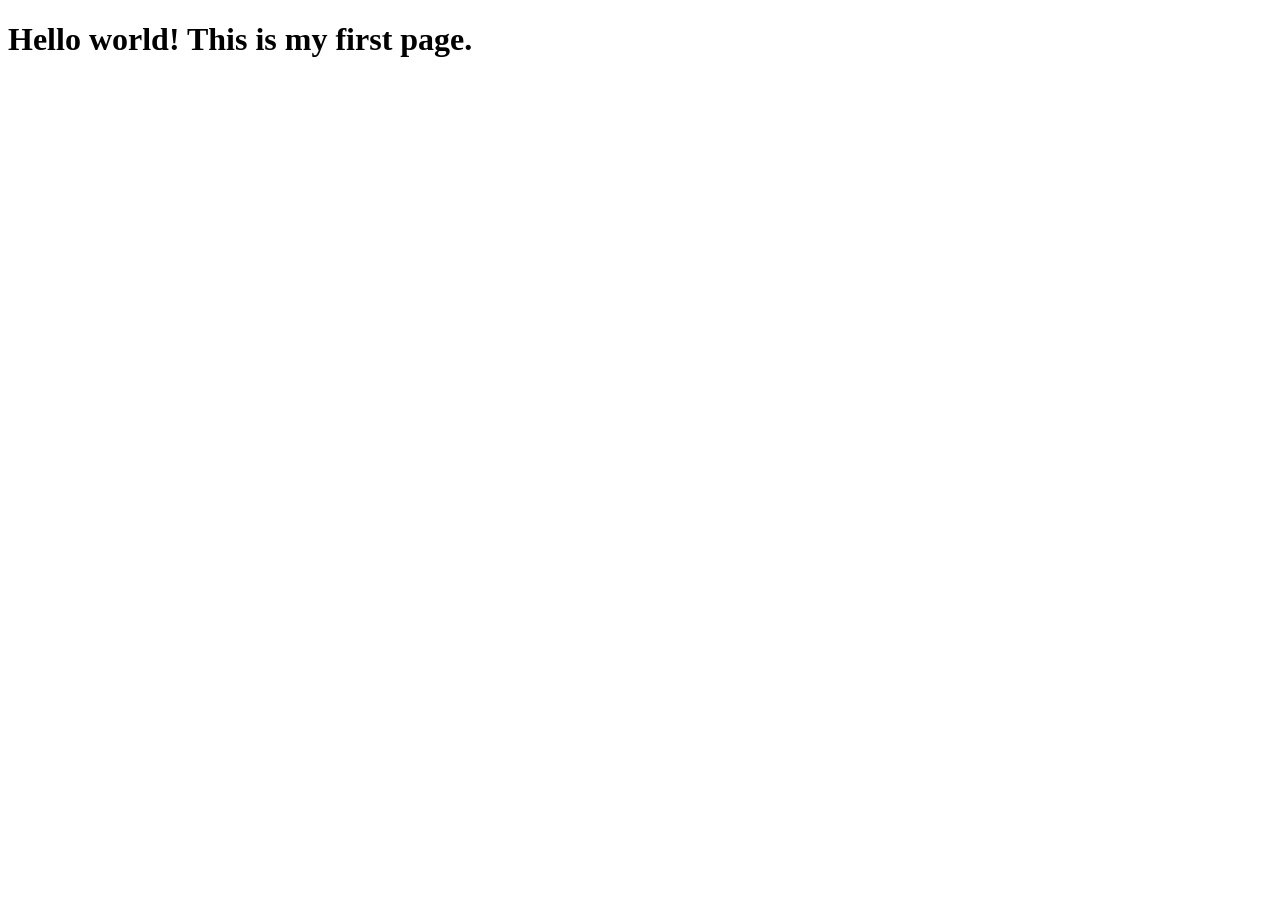
==== index.html @ 43335cff "first:commit add homapage" ====
<!doctype html>
<html lang="en">
  <head>
    <meta charset="UTF-8" />
    <meta name="viewport" content="width=device-width, initial-scale=1.0" />
    <title>My Fresh Site</title>
  </head>
  <body>
    <h1>Hello world! This is my first page.</h1>
  </body>
</html>
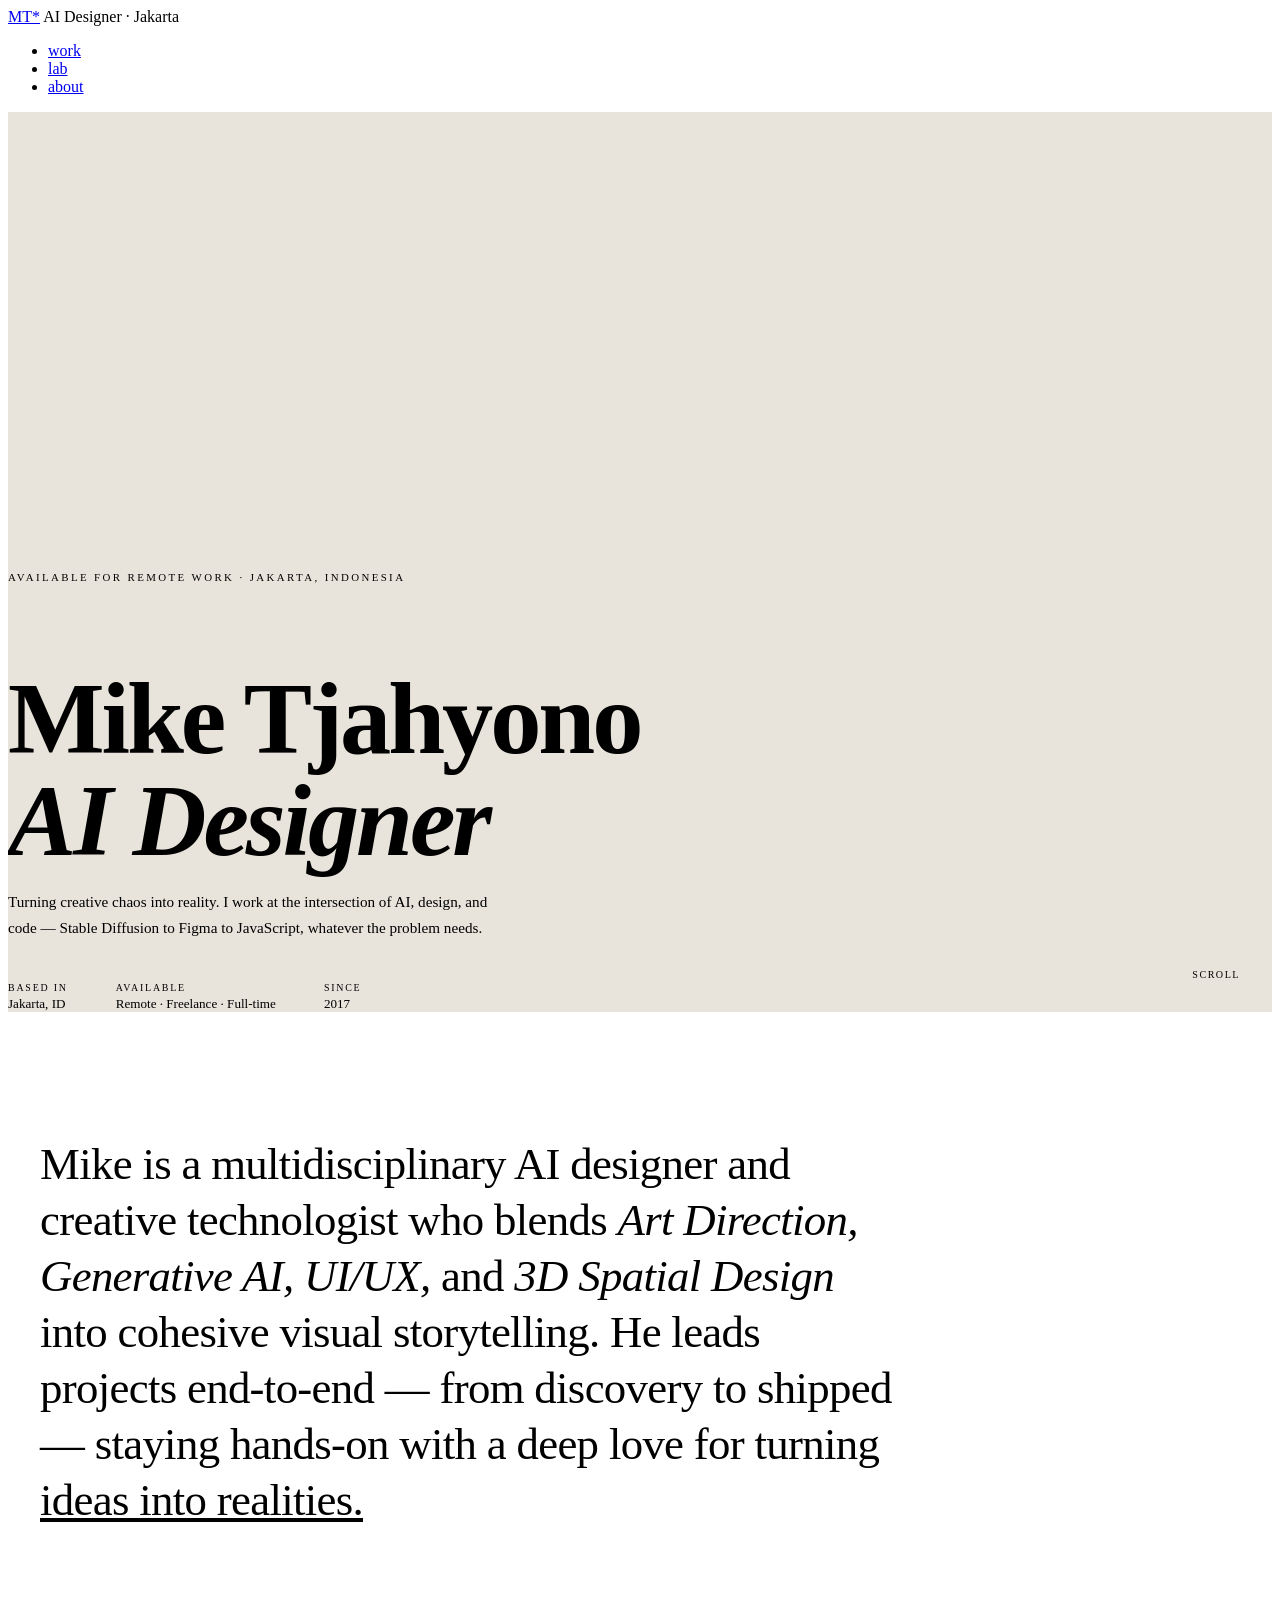
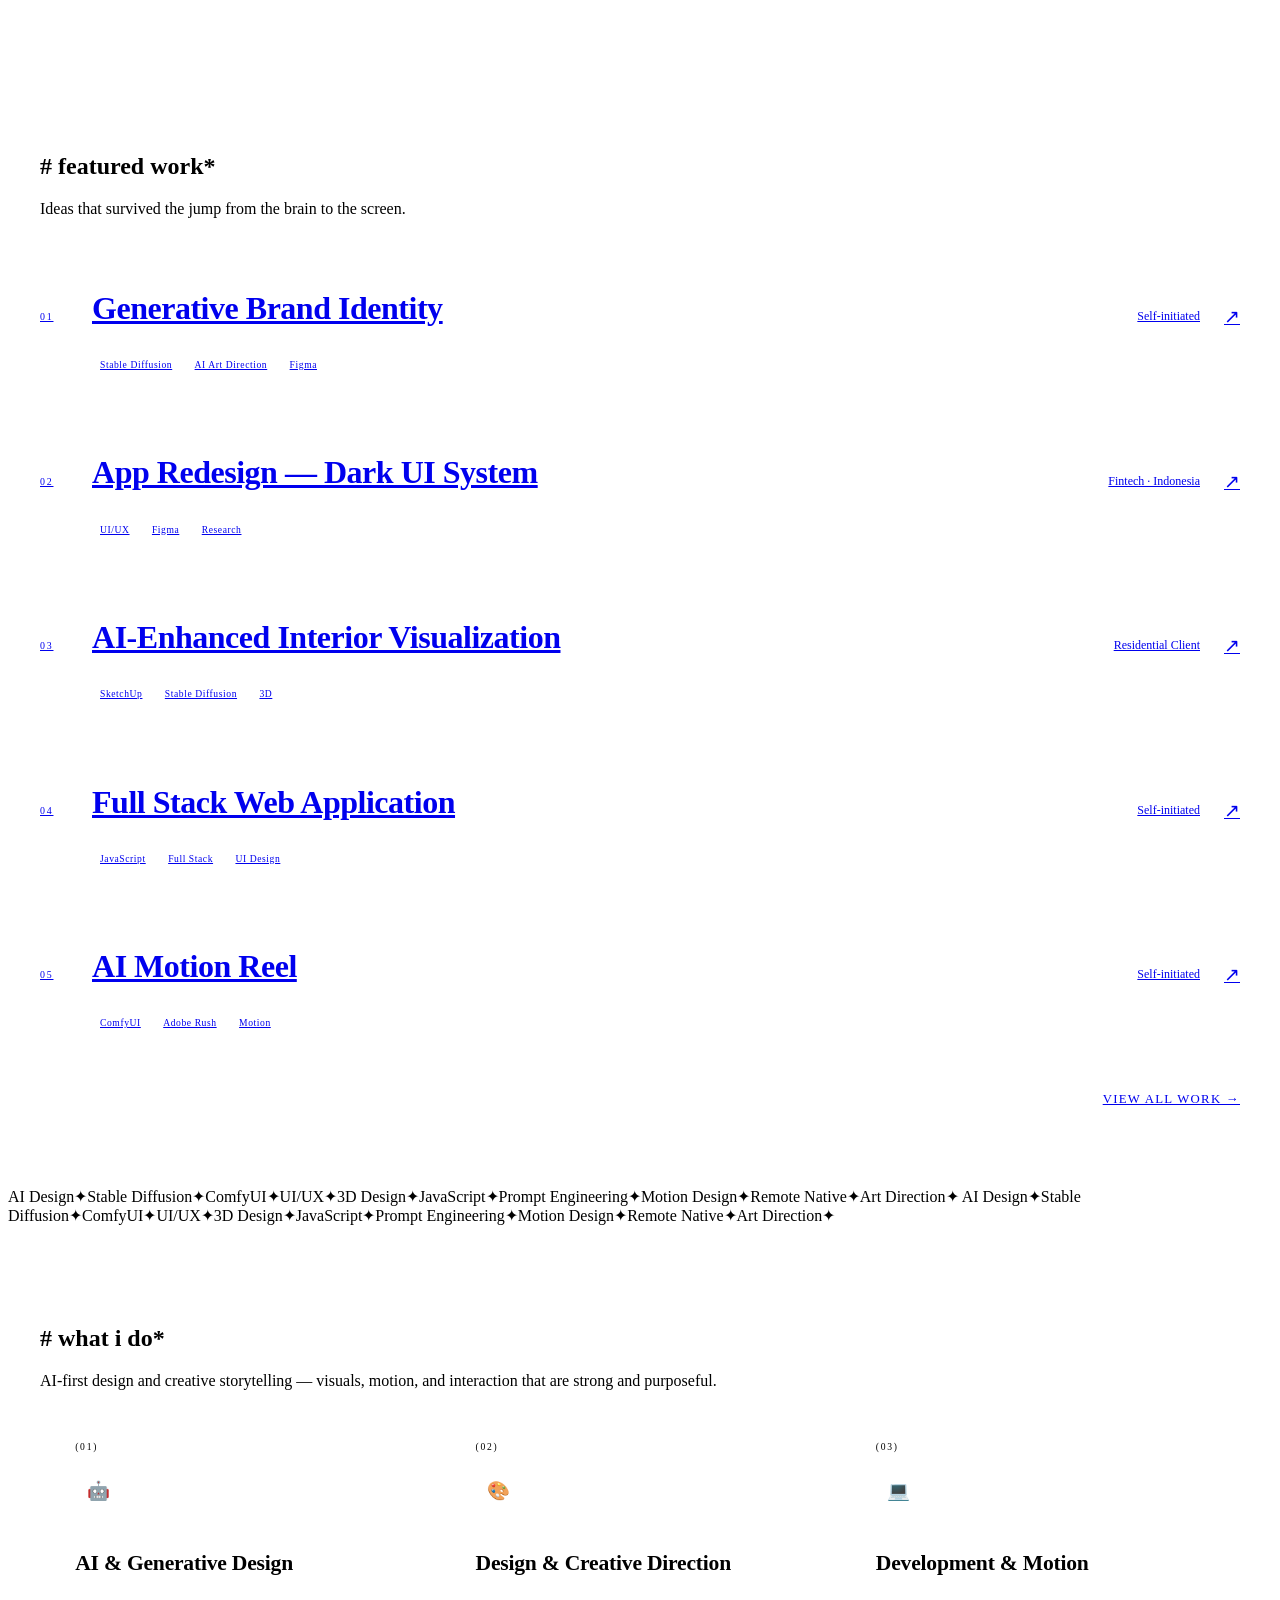
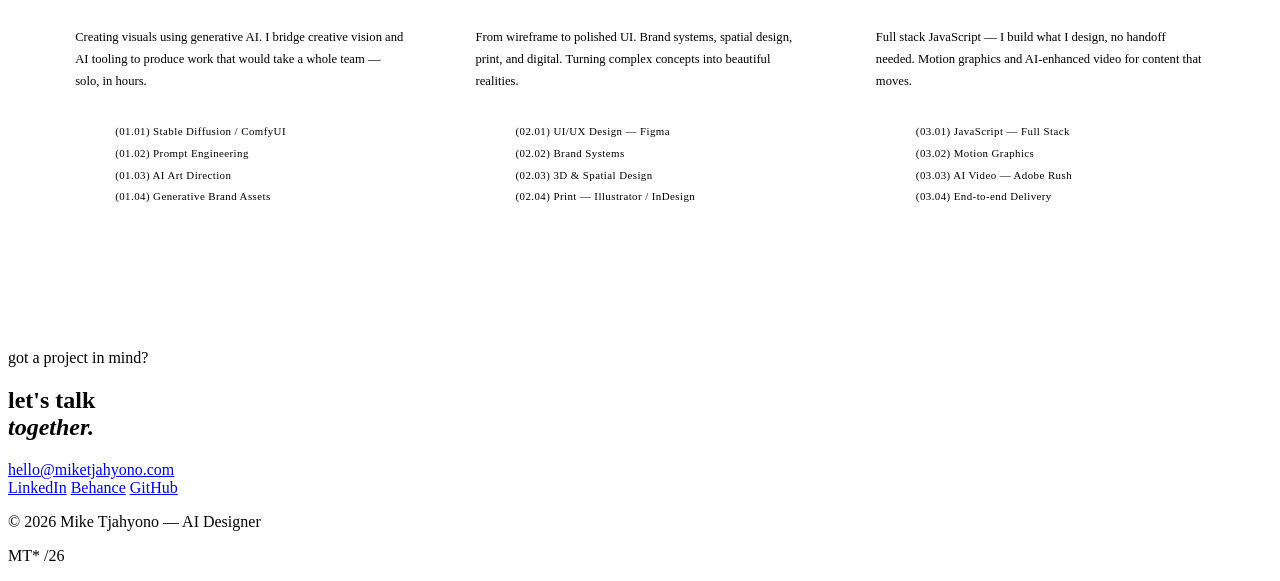
==== commit c7831fa3: "delete lab.html work.html" ====
--- a/index.html
+++ b/index.html
@@ -1,11 +1,369 @@
-<!doctype html>
+<!DOCTYPE html>
 <html lang="en">
-  <head>
-    <meta charset="UTF-8" />
-    <meta name="viewport" content="width=device-width, initial-scale=1.0" />
-    <title>My Fresh Site</title>
-  </head>
-  <body>
-    <h1>Hello world! This is my first page.</h1>
-  </body>
+<head>
+<meta charset="UTF-8">
+<meta name="viewport" content="width=device-width, initial-scale=1.0">
+<title>Mike Tjahyono — AI Designer</title>
+<link href="https://fonts.googleapis.com/css2?family=DM+Serif+Display:ital@0;1&family=DM+Sans:opsz,wght@9..40,300;9..40,400;9..40,500&display=swap" rel="stylesheet">
+<link rel="stylesheet" href="style.css">
+<style>
+/* ── HERO ──────────────────────────────────── */
+#hero{
+  position:relative;
+  height:100svh;
+  display:flex;flex-direction:column;
+  justify-content:flex-end;
+  padding:calc(var(--nav) + 1rem) 2rem 3rem;
+  overflow:hidden;
+}
+.hero-bg{
+  position:absolute;inset:0;
+  background:#e8e4dc;
+  overflow:hidden;
+}
+.hero-bg video{
+  width:100%;height:100%;
+  object-fit:cover;
+  opacity:.18;
+}
+/* Horizontal scroll images behind hero text */
+.hero-images{
+  position:absolute;inset:0;
+  display:flex;align-items:center;gap:1rem;
+  padding:0 2rem;
+  pointer-events:none;
+  animation:img-drift 20s ease-in-out infinite alternate;
+}
+.hero-images img{
+  height:55vh;width:auto;
+  object-fit:cover;
+  opacity:.12;
+  filter:grayscale(1);
+}
+@keyframes img-drift{from{transform:translateX(0)}to{transform:translateX(-8%)}}
+
+.hero-content{position:relative;z-index:1}
+.hero-tag{
+  font-size:.68rem;letter-spacing:.22em;
+  text-transform:uppercase;color:var(--fg-mid);
+  margin-bottom:1rem;
+  opacity:0;animation:up .7s ease forwards .3s;
+}
+.hero-h1{
+  font-family:var(--serif);
+  font-size:clamp(3rem,8vw,8.5rem);
+  line-height:1;letter-spacing:-.03em;
+  margin-bottom:1rem;
+  opacity:0;animation:up .8s ease forwards .5s;
+}
+.hero-h1 em{font-style:italic;color:var(--fg-mid)}
+.hero-sub{
+  max-width:480px;font-size:.95rem;
+  color:var(--fg-mid);line-height:1.75;
+  opacity:0;animation:up .7s ease forwards .7s;
+}
+.hero-meta{
+  display:flex;gap:3rem;margin-top:2.5rem;flex-wrap:wrap;
+  opacity:0;animation:up .7s ease forwards .9s;
+}
+.meta-item{display:flex;flex-direction:column;gap:.2rem}
+.meta-l{font-size:.62rem;letter-spacing:.18em;text-transform:uppercase;color:var(--fg-dim)}
+.meta-v{font-size:.82rem;color:var(--fg)}
+.scroll-cue{
+  position:absolute;bottom:2rem;right:2rem;z-index:1;
+  display:flex;align-items:center;gap:.6rem;
+  font-size:.63rem;letter-spacing:.15em;text-transform:uppercase;color:var(--fg-dim);
+  opacity:0;animation:up .7s ease forwards 1.1s;
+}
+.scroll-cue::before{content:'';display:block;width:28px;height:1px;background:var(--fg-dim)}
+
+/* ── ABOUT TEXT ───────────────────────────── */
+#about-text{padding:5rem 2rem;border-top:1px solid var(--border)}
+.about-big{
+  font-family:var(--serif);
+  font-size:clamp(1.6rem,3.5vw,2.9rem);
+  line-height:1.25;letter-spacing:-.015em;
+  max-width:860px;
+}
+.about-big em{font-style:italic;color:var(--fg-mid)}
+.about-big a{
+  color:inherit;
+  border-bottom:1px solid var(--fg);
+  padding-bottom:.05em;
+  transition:color .2s,border-color .2s;
+}
+.about-big a:hover{color:var(--red);border-color:var(--red)}
+
+/* ── FEATURED WORK ────────────────────────── */
+#featured{padding:5rem 2rem}
+.work-rows{display:flex;flex-direction:column}
+.work-row{
+  display:grid;
+  grid-template-columns:auto 1fr auto auto;
+  align-items:center;
+  gap:1.5rem;
+  padding:1.6rem 0;
+  border-bottom:1px solid var(--border);
+  cursor:none;
+  transition:padding-left .3s var(--ease),background .25s;
+  position:relative;overflow:hidden;
+}
+.work-row::before{
+  content:'';position:absolute;inset:0;
+  background:var(--fg);opacity:0;
+  transition:opacity .3s;
+}
+.work-row:hover::before{opacity:.03}
+.work-row:hover{padding-left:1rem}
+.work-num{font-size:.62rem;letter-spacing:.18em;color:var(--fg-dim);min-width:28px}
+.work-title{
+  font-family:var(--serif);
+  font-size:clamp(1.2rem,2.5vw,2rem);
+  letter-spacing:-.015em;line-height:1;
+  transition:color .2s;
+}
+.work-row:hover .work-title{color:var(--red)}
+.work-tags-row{display:flex;gap:.4rem;flex-wrap:wrap}
+.wtag{
+  font-size:.6rem;letter-spacing:.06em;
+  padding:.2rem .5rem;
+  border:1px solid var(--border);
+  color:var(--fg-mid);
+}
+.work-client{font-size:.75rem;color:var(--fg-mid);white-space:nowrap}
+.work-arrow{
+  font-size:1.2rem;color:var(--fg-dim);
+  transition:color .2s,transform .2s;
+}
+.work-row:hover .work-arrow{color:var(--red);transform:translate(4px,-4px)}
+
+/* ── SERVICES ─────────────────────────────── */
+#services{padding:5rem 2rem}
+.services-grid{
+  display:grid;
+  grid-template-columns:repeat(3,1fr);
+  gap:1px;background:var(--border);
+}
+.scard{
+  background:var(--bg);padding:2.2rem;
+  display:flex;flex-direction:column;gap:1rem;
+  transition:background .2s;
+}
+.scard:hover{background:#ede9e0}
+.scard-num{font-size:.6rem;letter-spacing:.18em;color:var(--fg-dim)}
+.scard-icon{
+  width:46px;height:46px;
+  border:1px solid var(--border);
+  display:flex;align-items:center;justify-content:center;
+  font-size:1.15rem;
+}
+.scard-name{
+  font-family:var(--serif);
+  font-size:1.35rem;letter-spacing:-.01em;line-height:1.1;
+}
+.scard-desc{font-size:.79rem;color:var(--fg-mid);line-height:1.75}
+.scard-list{
+  list-style:none;margin-top:auto;
+  display:flex;flex-direction:column;gap:.3rem;
+}
+.scard-list li{
+  font-size:.68rem;color:var(--fg-dim);letter-spacing:.04em;
+  padding-top:.3rem;border-top:1px solid var(--border);
+}
+
+@keyframes up{from{opacity:0;transform:translateY(20px)}to{opacity:1;transform:none}}
+
+@media(max-width:768px){
+  .services-grid{grid-template-columns:1fr}
+  .work-row{grid-template-columns:auto 1fr auto;gap:.8rem}
+  .work-client{display:none}
+}
+</style>
+</head>
+<body>
+<div id="cur"></div>
+<div id="cur-r"></div>
+<div id="page-veil"></div>
+
+<nav>
+  <a href="index.html" class="nav-logo" data-nav>MT*</a>
+  <span class="nav-center">AI Designer · Jakarta</span>
+  <ul class="nav-links">
+    <li><a href="work.html" data-nav>work</a></li>
+    <li><a href="lab.html" data-nav>lab</a></li>
+    <li><a href="about.html" data-nav>about</a></li>
+  </ul>
+</nav>
+
+<!-- HERO -->
+<section id="hero">
+  <div class="hero-bg">
+    <!-- Put your showreel mp4 URL inside src="" below -->
+    <video autoplay muted loop playsinline><source src="" type="video/mp4"></video>
+  </div>
+  <div class="hero-content">
+    <p class="hero-tag">Available for remote work · Jakarta, Indonesia</p>
+    <h1 class="hero-h1">Mike Tjahyono<br><em>AI Designer</em></h1>
+    <p class="hero-sub">Turning creative chaos into reality. I work at the intersection of AI, design, and code — Stable Diffusion to Figma to JavaScript, whatever the problem needs.</p>
+    <div class="hero-meta">
+      <div class="meta-item"><span class="meta-l">Based in</span><span class="meta-v">Jakarta, ID</span></div>
+      <div class="meta-item"><span class="meta-l">Available</span><span class="meta-v">Remote · Freelance · Full-time</span></div>
+      <div class="meta-item"><span class="meta-l">Since</span><span class="meta-v">2017</span></div>
+    </div>
+  </div>
+  <div class="scroll-cue">scroll</div>
+</section>
+
+<!-- ABOUT TEXT -->
+<section id="about-text">
+  <p class="about-big sr">
+    Mike is a multidisciplinary AI designer and creative technologist who blends
+    <em>Art Direction, Generative AI, UI/UX,</em> and <em>3D Spatial Design</em>
+    into cohesive visual storytelling. He leads projects end-to-end — from discovery
+    to shipped — staying hands-on with a deep love for turning
+    <a href="work.html" data-nav>ideas into realities.</a>
+  </p>
+</section>
+
+<!-- FEATURED WORK -->
+<section id="featured">
+  <div class="sec-head sr">
+    <h2 class="sec-title"># featured work<span class="ast">*</span></h2>
+    <p class="sec-note">Ideas that survived the jump from the brain to the screen.</p>
+  </div>
+  <div class="work-rows">
+    <a href="work/project1.html" class="work-row sr" data-nav>
+      <span class="work-num">01</span>
+      <div>
+        <h3 class="work-title">Generative Brand Identity</h3>
+        <div class="work-tags-row">
+          <span class="wtag">Stable Diffusion</span><span class="wtag">AI Art Direction</span><span class="wtag">Figma</span>
+        </div>
+      </div>
+      <span class="work-client">Self-initiated</span>
+      <span class="work-arrow">↗</span>
+    </a>
+    <a href="work/project2.html" class="work-row sr" data-nav>
+      <span class="work-num">02</span>
+      <div>
+        <h3 class="work-title">App Redesign — Dark UI System</h3>
+        <div class="work-tags-row">
+          <span class="wtag">UI/UX</span><span class="wtag">Figma</span><span class="wtag">Research</span>
+        </div>
+      </div>
+      <span class="work-client">Fintech · Indonesia</span>
+      <span class="work-arrow">↗</span>
+    </a>
+    <a href="work/project3.html" class="work-row sr" data-nav>
+      <span class="work-num">03</span>
+      <div>
+        <h3 class="work-title">AI-Enhanced Interior Visualization</h3>
+        <div class="work-tags-row">
+          <span class="wtag">SketchUp</span><span class="wtag">Stable Diffusion</span><span class="wtag">3D</span>
+        </div>
+      </div>
+      <span class="work-client">Residential Client</span>
+      <span class="work-arrow">↗</span>
+    </a>
+    <a href="work/project4.html" class="work-row sr" data-nav>
+      <span class="work-num">04</span>
+      <div>
+        <h3 class="work-title">Full Stack Web Application</h3>
+        <div class="work-tags-row">
+          <span class="wtag">JavaScript</span><span class="wtag">Full Stack</span><span class="wtag">UI Design</span>
+        </div>
+      </div>
+      <span class="work-client">Self-initiated</span>
+      <span class="work-arrow">↗</span>
+    </a>
+    <a href="work/project5.html" class="work-row sr" data-nav>
+      <span class="work-num">05</span>
+      <div>
+        <h3 class="work-title">AI Motion Reel</h3>
+        <div class="work-tags-row">
+          <span class="wtag">ComfyUI</span><span class="wtag">Adobe Rush</span><span class="wtag">Motion</span>
+        </div>
+      </div>
+      <span class="work-client">Self-initiated</span>
+      <span class="work-arrow">↗</span>
+    </a>
+  </div>
+  <div style="margin-top:2rem;text-align:right">
+    <a href="work.html" class="hover-link sr" data-nav style="font-size:.8rem;letter-spacing:.1em;text-transform:uppercase;border-bottom:1px solid var(--border);padding-bottom:.15rem;transition:color .2s,border-color .2s">view all work →</a>
+  </div>
+</section>
+
+<!-- TICKER -->
+<div class="ticker-wrap sr">
+  <div class="ticker-inner">
+    <span>AI Design</span><span class="dot">✦</span><span>Stable Diffusion</span><span class="dot">✦</span><span>ComfyUI</span><span class="dot">✦</span><span>UI/UX</span><span class="dot">✦</span><span>3D Design</span><span class="dot">✦</span><span>JavaScript</span><span class="dot">✦</span><span>Prompt Engineering</span><span class="dot">✦</span><span>Motion Design</span><span class="dot">✦</span><span>Remote Native</span><span class="dot">✦</span><span>Art Direction</span><span class="dot">✦</span>
+    <span>AI Design</span><span class="dot">✦</span><span>Stable Diffusion</span><span class="dot">✦</span><span>ComfyUI</span><span class="dot">✦</span><span>UI/UX</span><span class="dot">✦</span><span>3D Design</span><span class="dot">✦</span><span>JavaScript</span><span class="dot">✦</span><span>Prompt Engineering</span><span class="dot">✦</span><span>Motion Design</span><span class="dot">✦</span><span>Remote Native</span><span class="dot">✦</span><span>Art Direction</span><span class="dot">✦</span>
+  </div>
+</div>
+
+<!-- SERVICES -->
+<section id="services" style="padding:5rem 2rem">
+  <div class="sec-head sr">
+    <h2 class="sec-title"># what i do<span class="ast">*</span></h2>
+    <p class="sec-note">AI-first design and creative storytelling — visuals, motion, and interaction that are strong and purposeful.</p>
+  </div>
+  <div class="services-grid">
+    <div class="scard sr">
+      <span class="scard-num">(01)</span>
+      <div class="scard-icon">🤖</div>
+      <h3 class="scard-name">AI & Generative Design</h3>
+      <p class="scard-desc">Creating visuals using generative AI. I bridge creative vision and AI tooling to produce work that would take a whole team — solo, in hours.</p>
+      <ul class="scard-list">
+        <li>(01.01) Stable Diffusion / ComfyUI</li>
+        <li>(01.02) Prompt Engineering</li>
+        <li>(01.03) AI Art Direction</li>
+        <li>(01.04) Generative Brand Assets</li>
+      </ul>
+    </div>
+    <div class="scard sr sr-d1">
+      <span class="scard-num">(02)</span>
+      <div class="scard-icon">🎨</div>
+      <h3 class="scard-name">Design & Creative Direction</h3>
+      <p class="scard-desc">From wireframe to polished UI. Brand systems, spatial design, print, and digital. Turning complex concepts into beautiful realities.</p>
+      <ul class="scard-list">
+        <li>(02.01) UI/UX Design — Figma</li>
+        <li>(02.02) Brand Systems</li>
+        <li>(02.03) 3D & Spatial Design</li>
+        <li>(02.04) Print — Illustrator / InDesign</li>
+      </ul>
+    </div>
+    <div class="scard sr sr-d2">
+      <span class="scard-num">(03)</span>
+      <div class="scard-icon">💻</div>
+      <h3 class="scard-name">Development & Motion</h3>
+      <p class="scard-desc">Full stack JavaScript — I build what I design, no handoff needed. Motion graphics and AI-enhanced video for content that moves.</p>
+      <ul class="scard-list">
+        <li>(03.01) JavaScript — Full Stack</li>
+        <li>(03.02) Motion Graphics</li>
+        <li>(03.03) AI Video — Adobe Rush</li>
+        <li>(03.04) End-to-end Delivery</li>
+      </ul>
+    </div>
+  </div>
+</section>
+
+<!-- CONTACT -->
+<div class="contact-strip sr">
+  <p class="label">got a project in mind?</p>
+  <h2 class="big">let's talk<br><em>together.</em></h2>
+  <a href="mailto:hello@miketjahyono.com" class="email">hello@miketjahyono.com</a>
+  <div class="contact-links">
+    <a href="https://linkedin.com/in/miketjahyono" target="_blank">LinkedIn</a>
+    <a href="https://behance.net/miketjahyono" target="_blank">Behance</a>
+    <a href="https://github.com/miketjahyono" target="_blank">GitHub</a>
+  </div>
+</div>
+
+<footer>
+  <p>© 2026 Mike Tjahyono — AI Designer</p>
+  <p>MT* /26</p>
+</footer>
+
+<script src="main.js"></script>
+</body>
 </html>
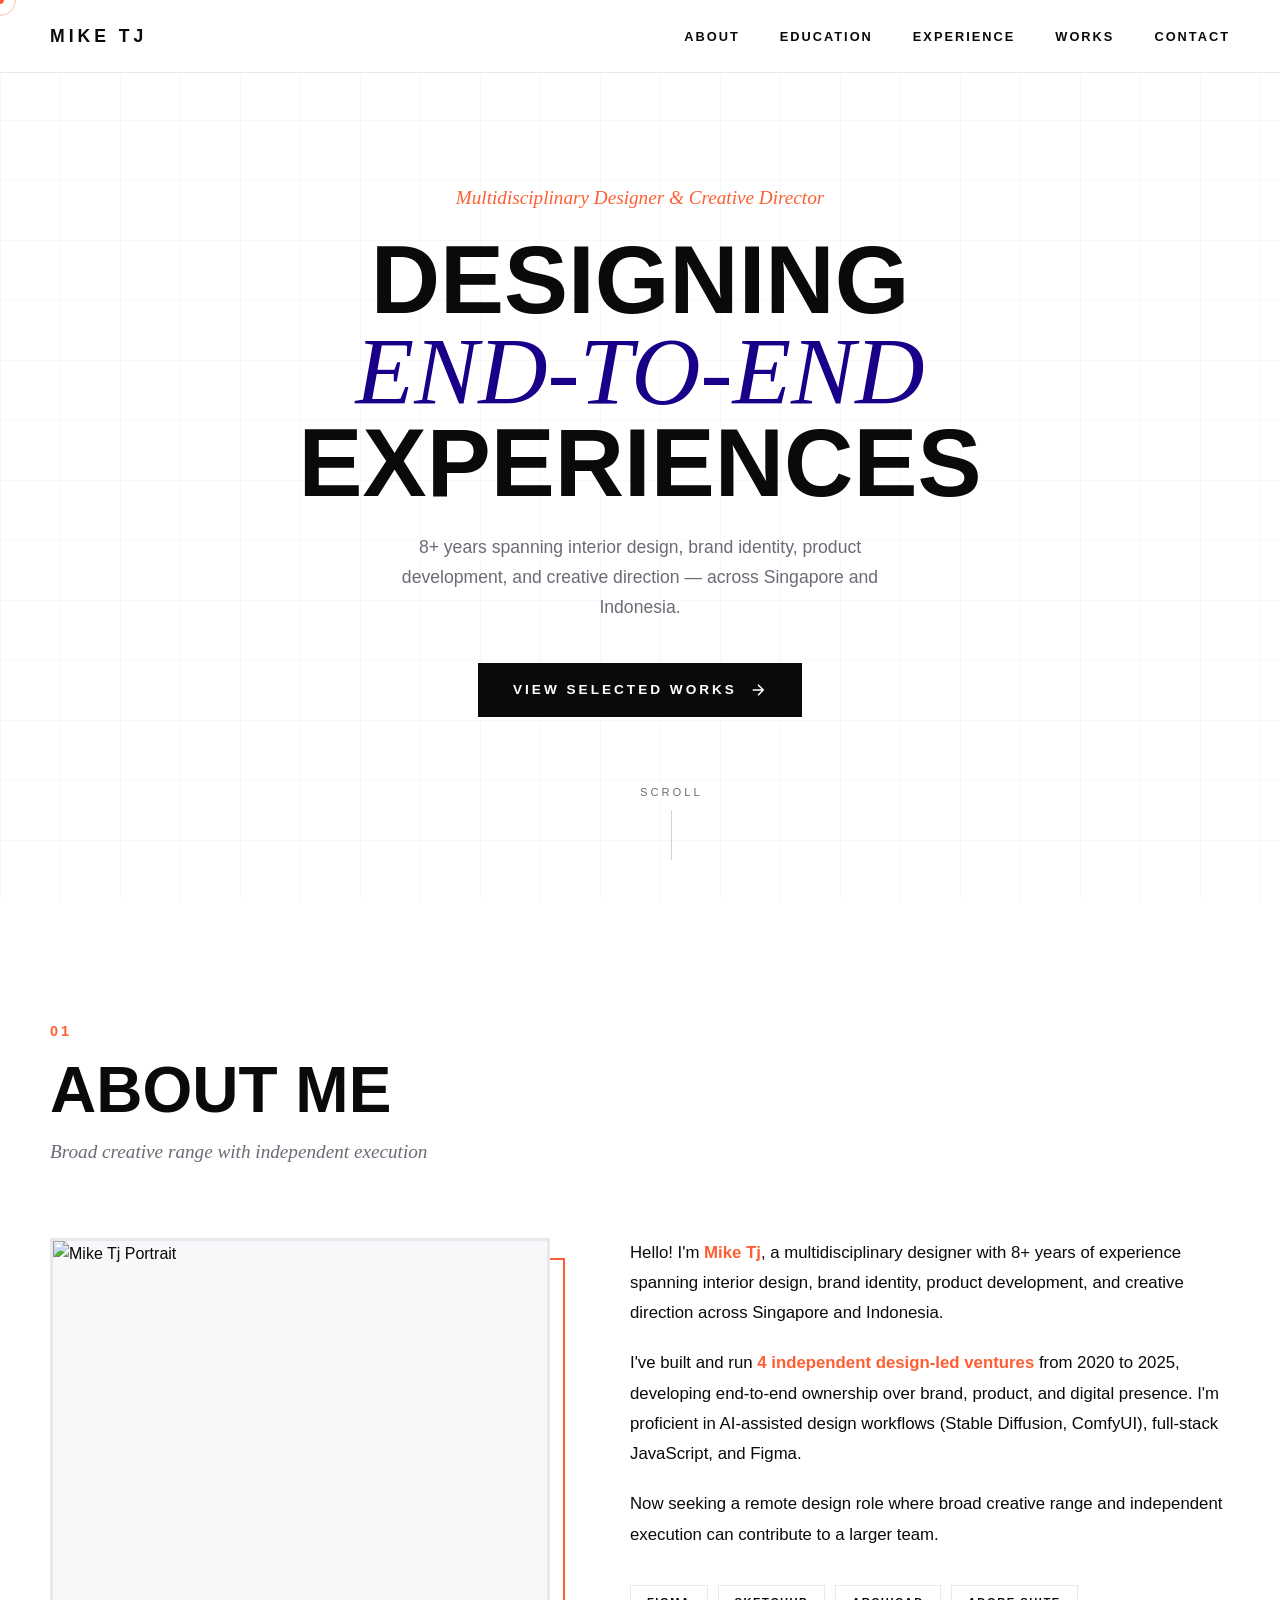
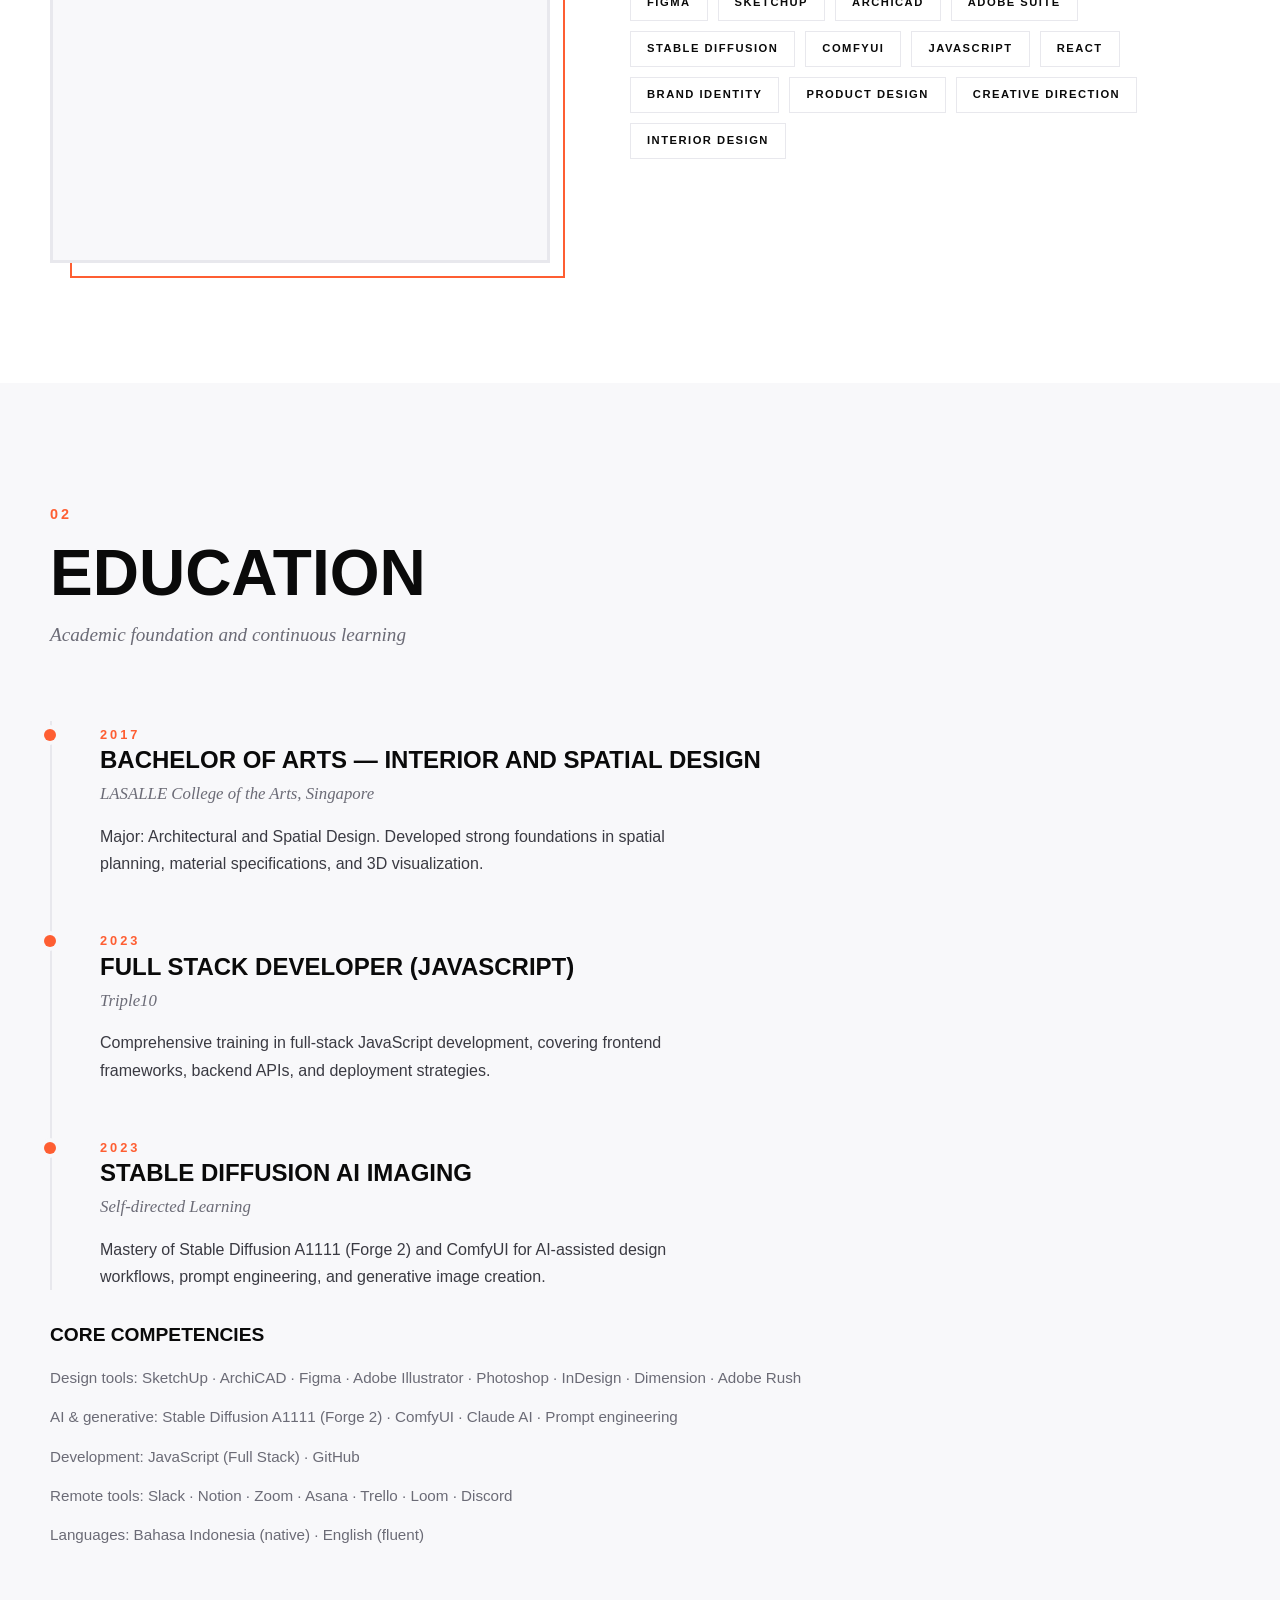
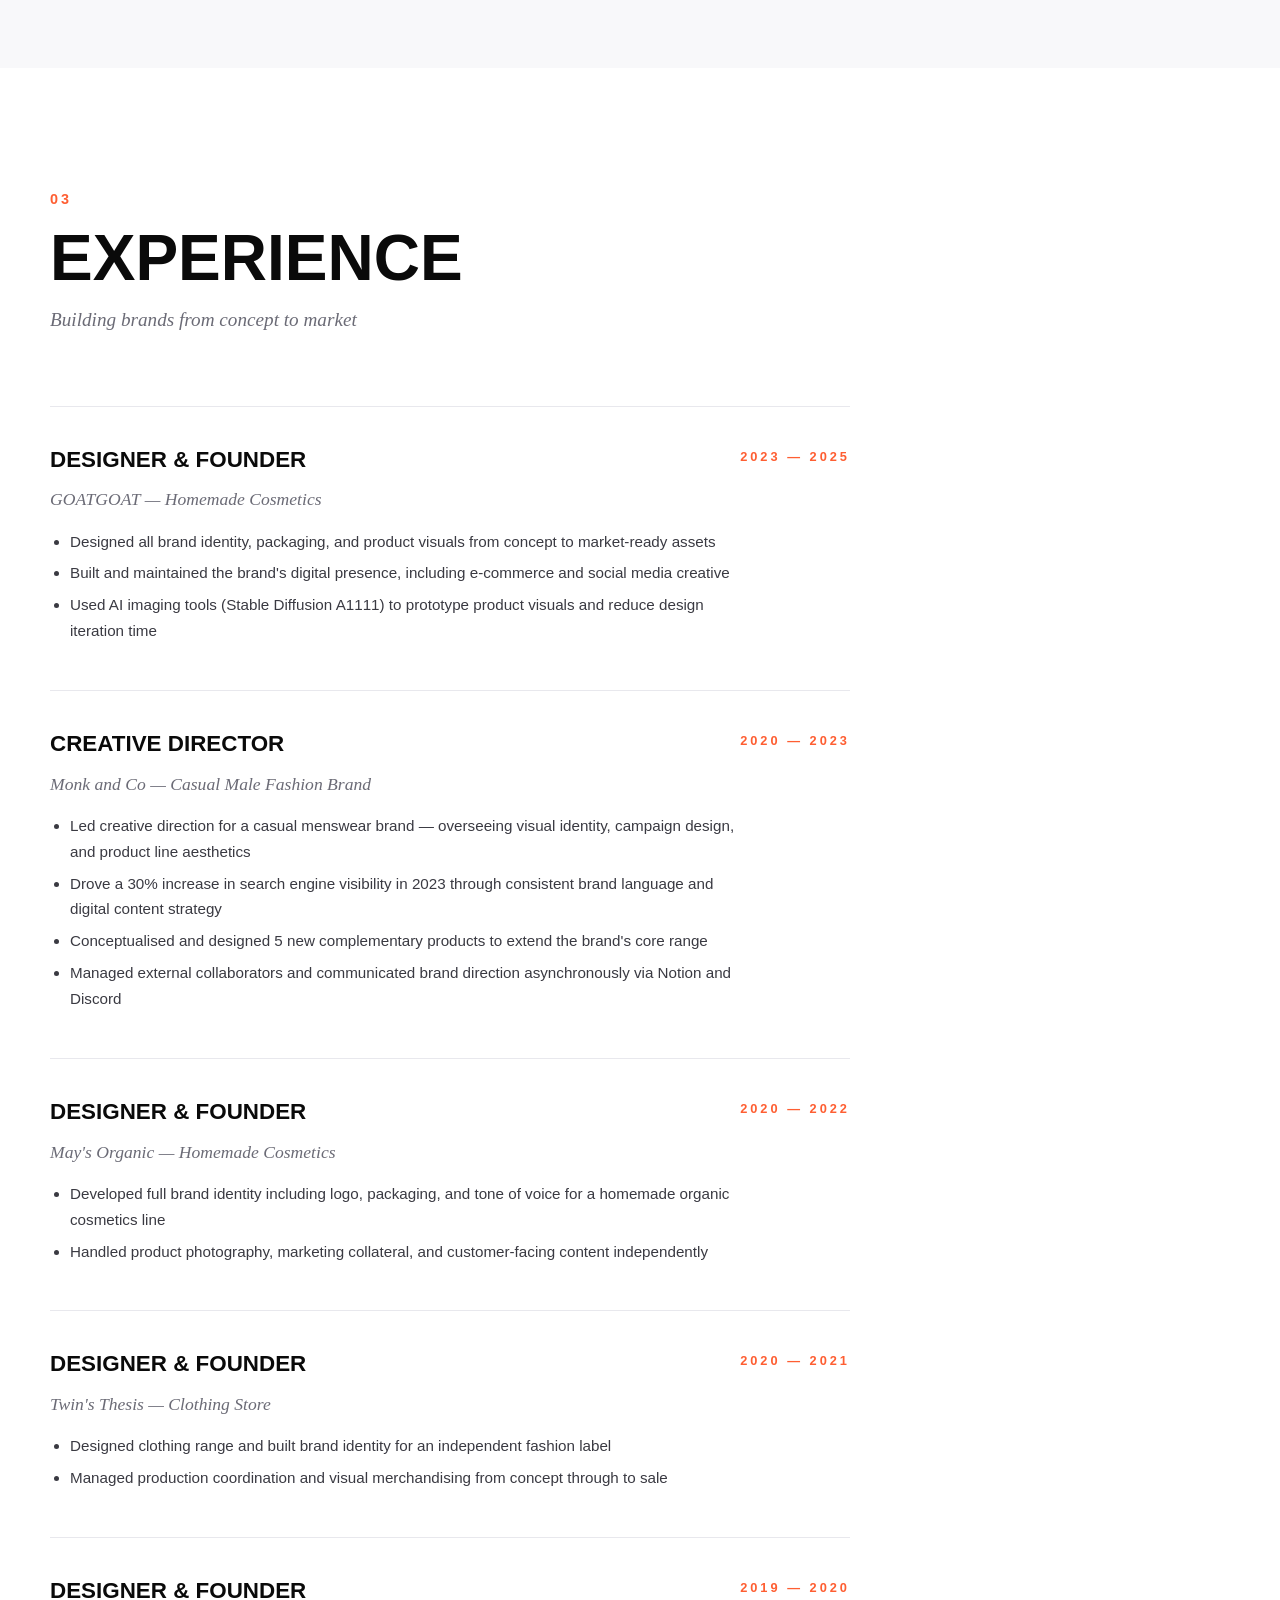
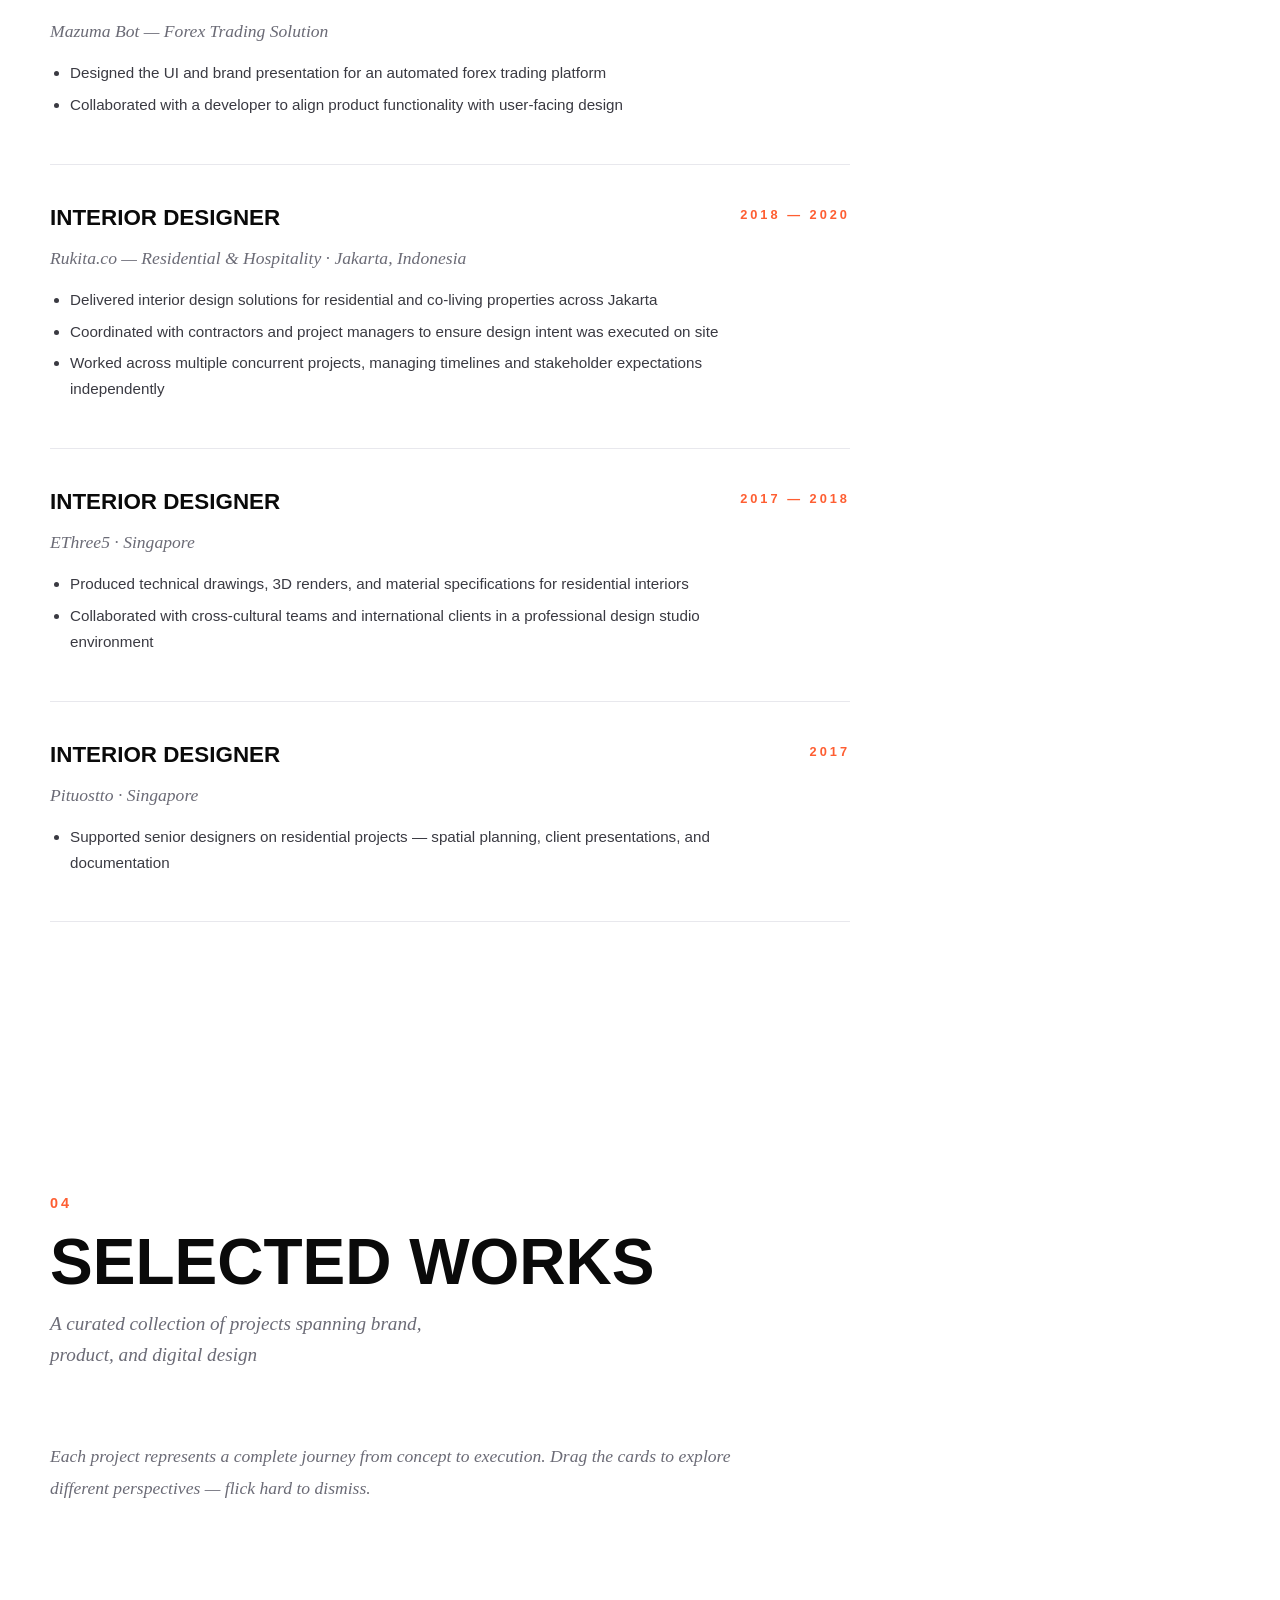
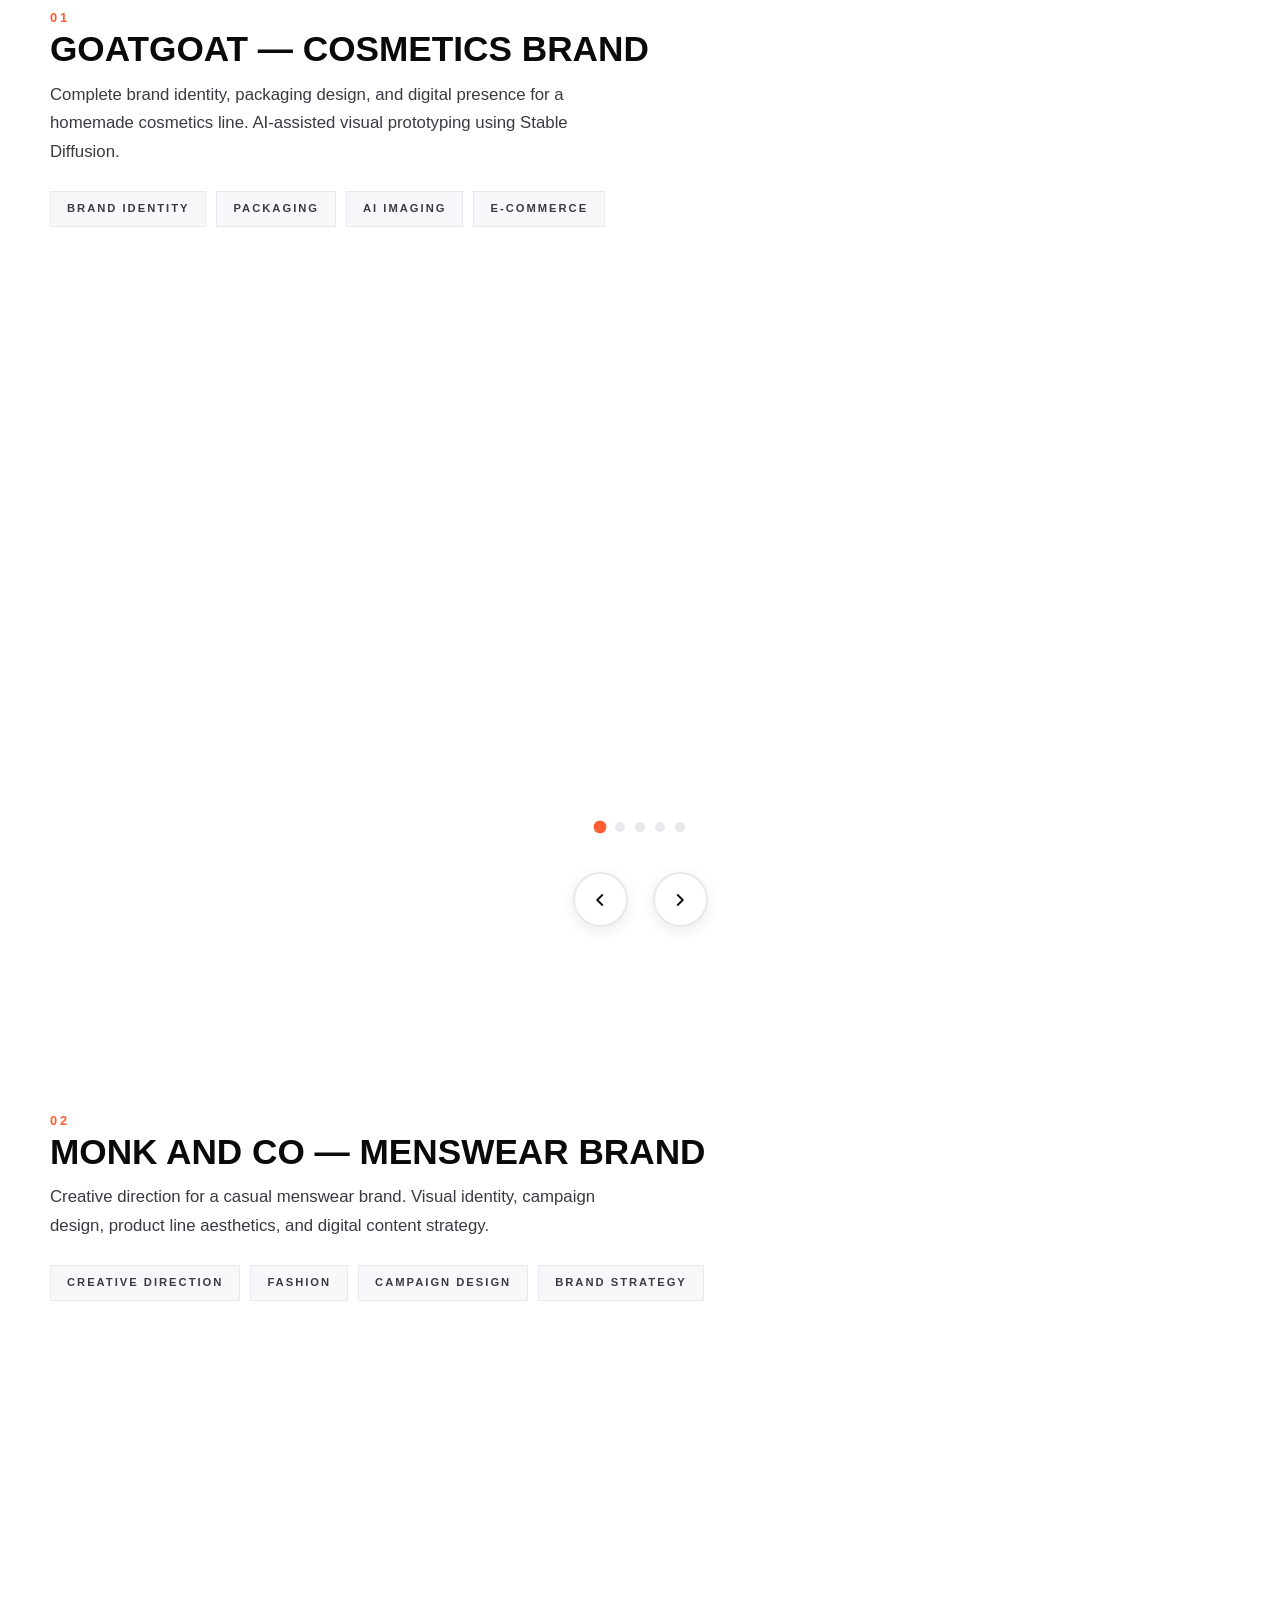
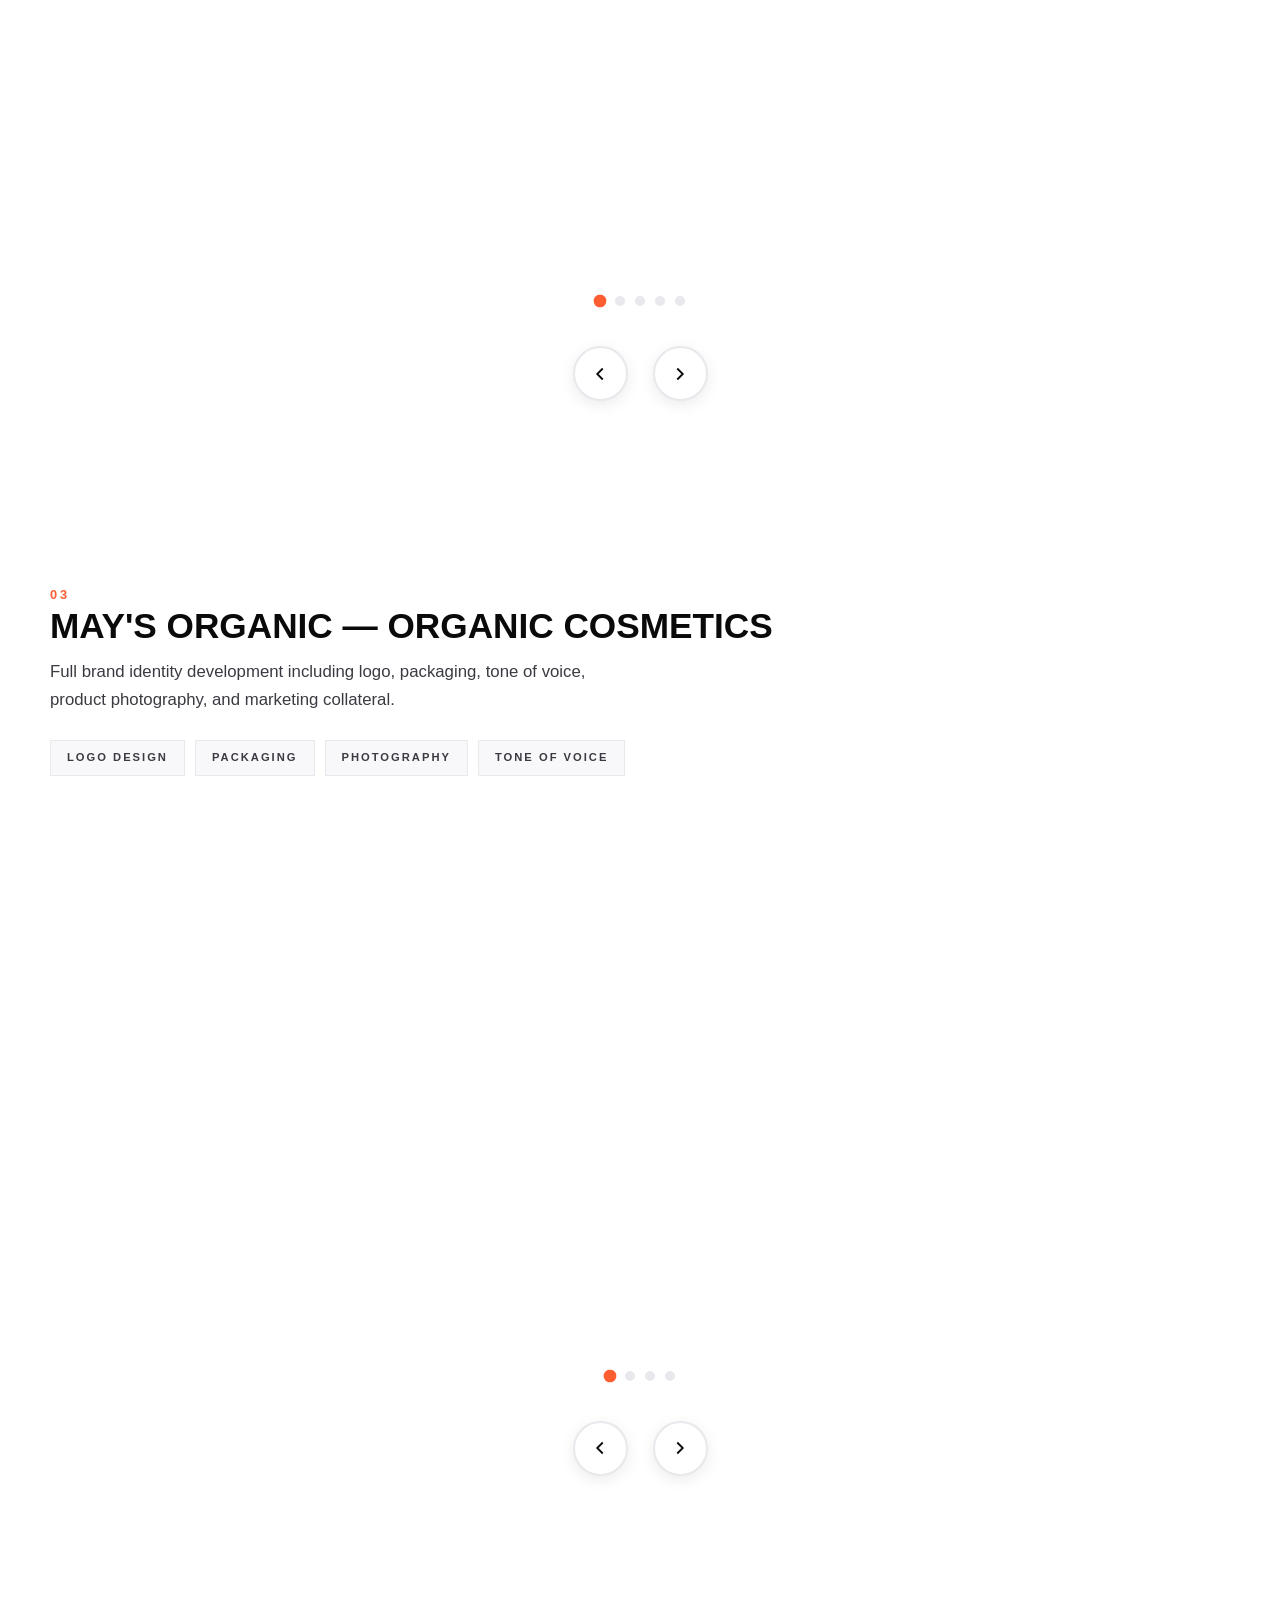
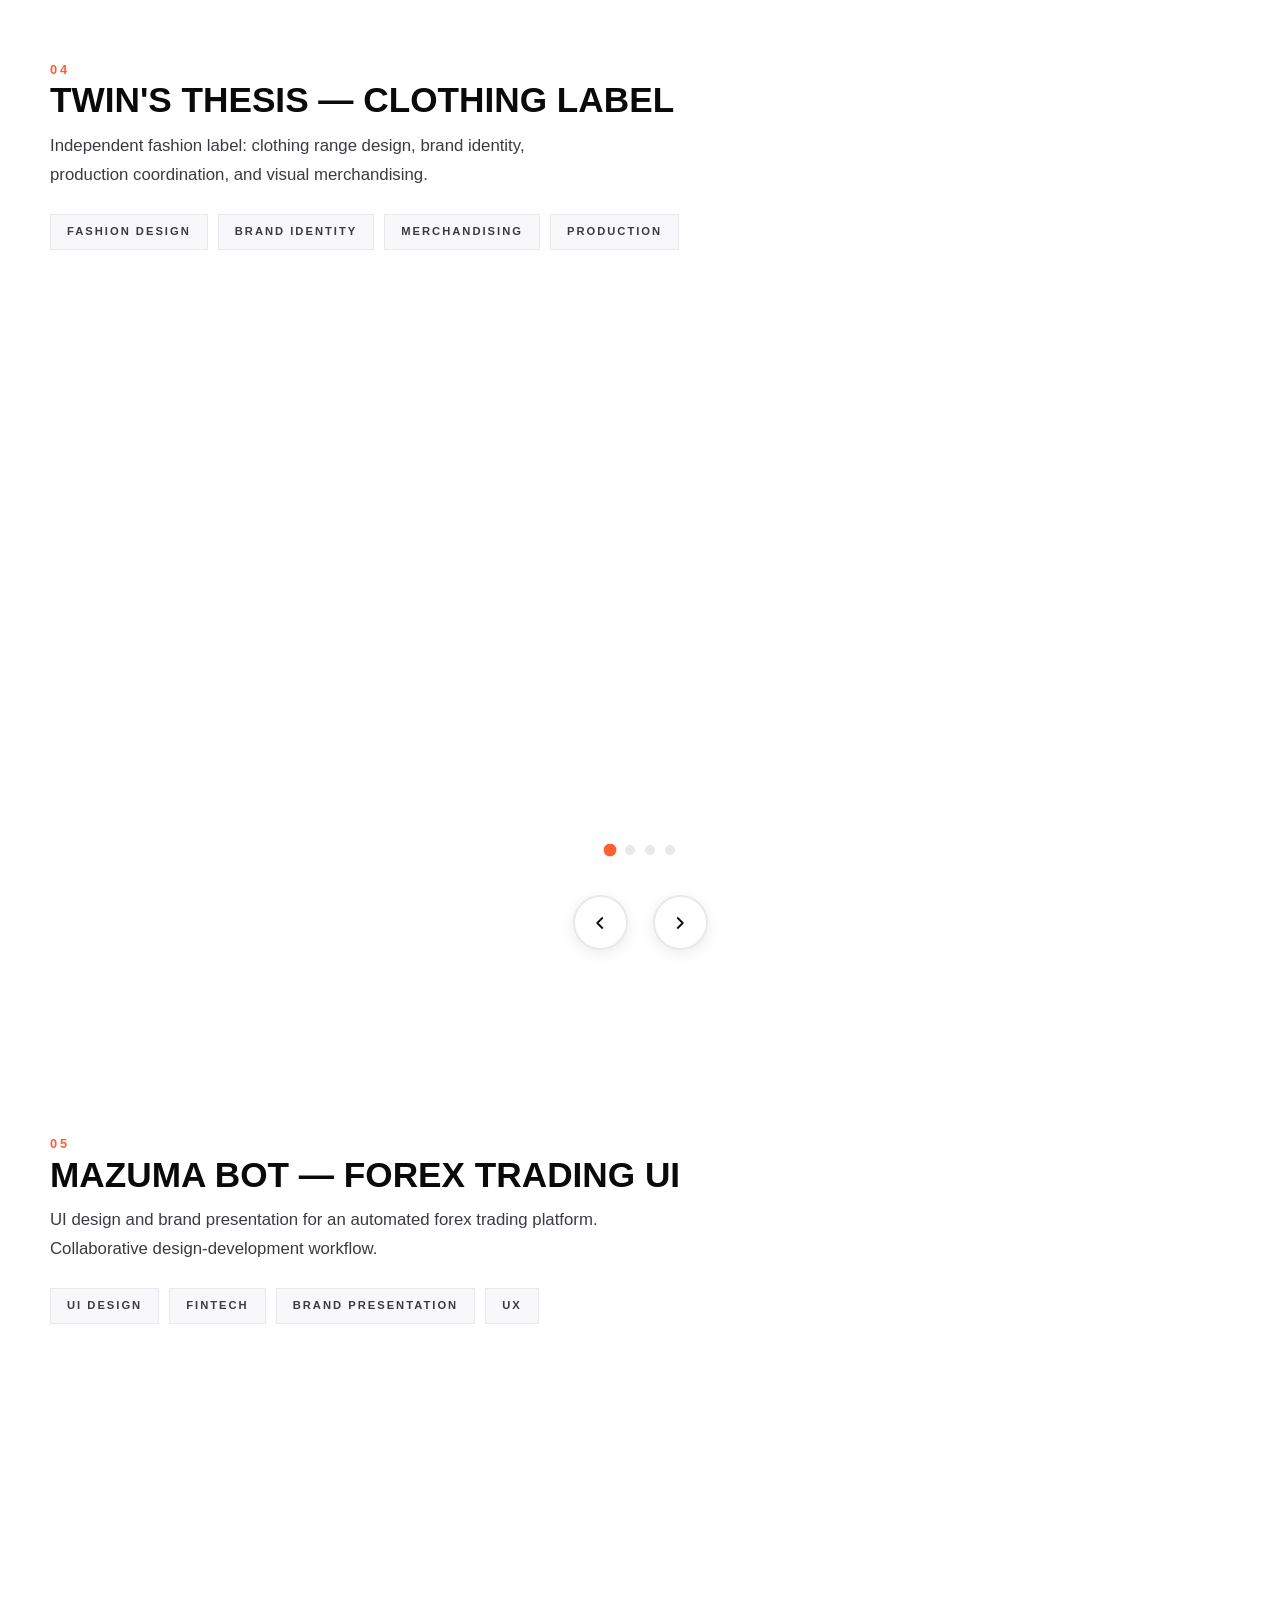
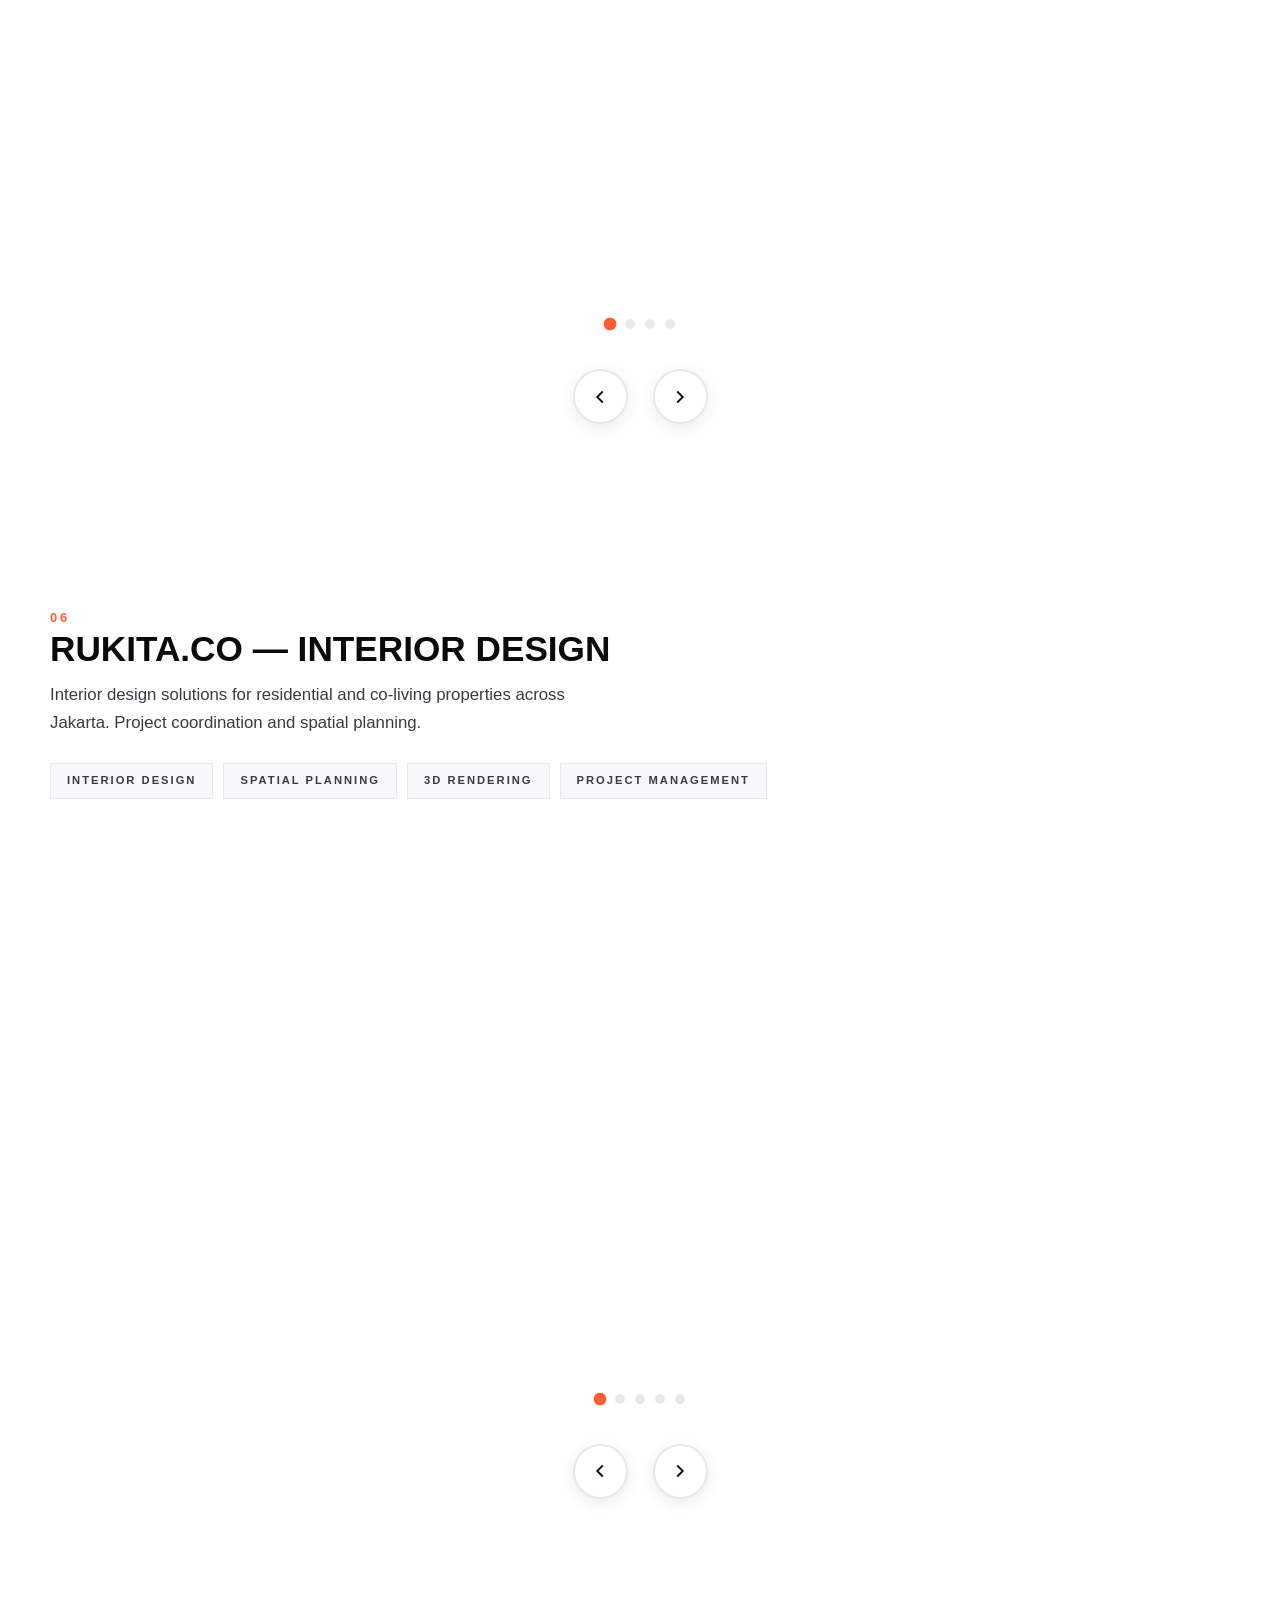
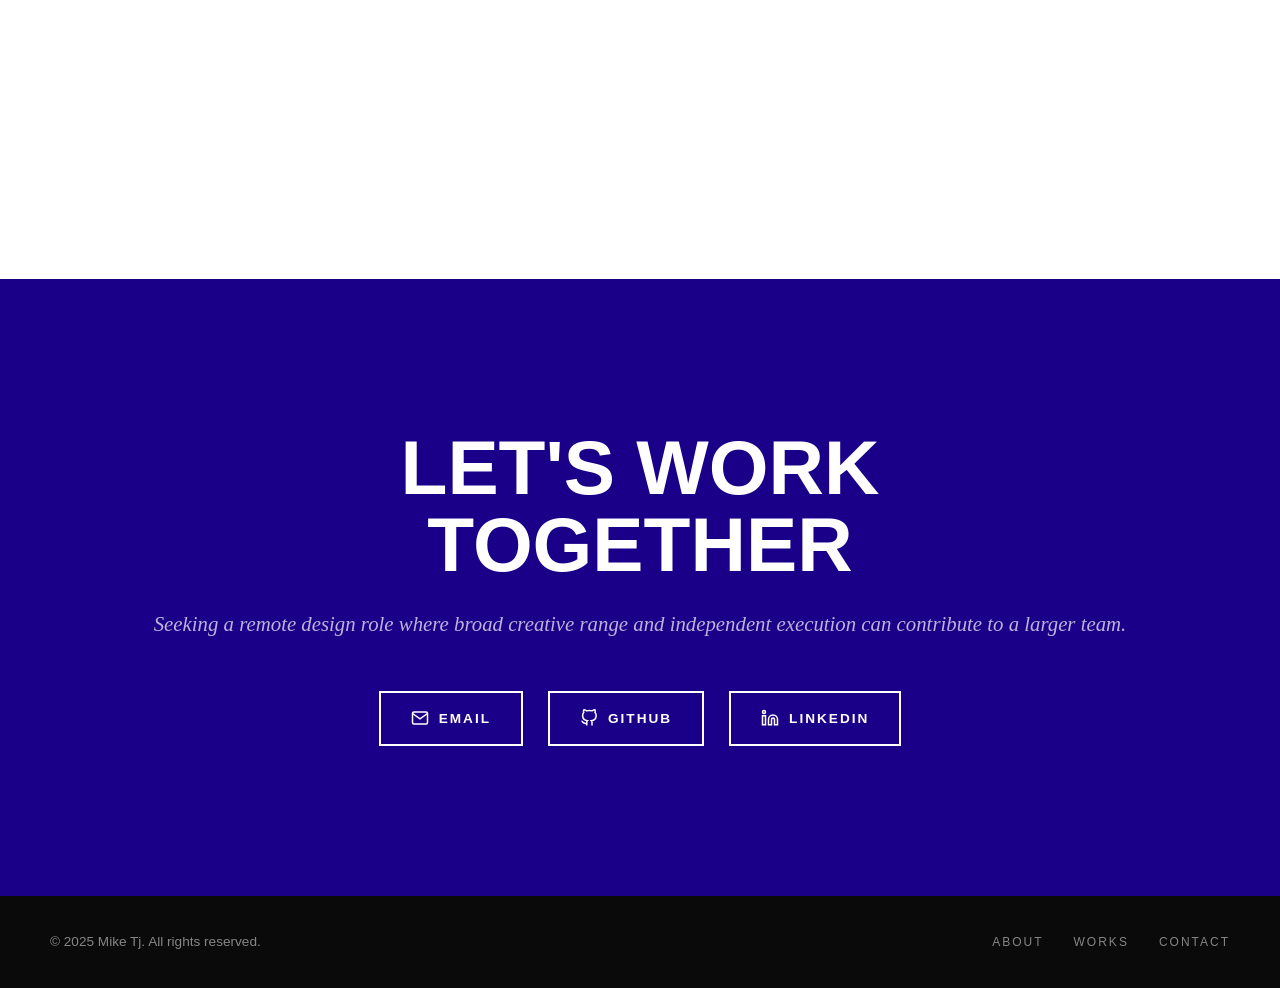
==== commit 62902997: "addition pages" ====
--- a/index.html
+++ b/index.html
@@ -1,369 +1,297 @@
 <!DOCTYPE html>
 <html lang="en">
 <head>
-<meta charset="UTF-8">
-<meta name="viewport" content="width=device-width, initial-scale=1.0">
-<title>Mike Tjahyono — AI Designer</title>
-<link href="https://fonts.googleapis.com/css2?family=DM+Serif+Display:ital@0;1&family=DM+Sans:opsz,wght@9..40,300;9..40,400;9..40,500&display=swap" rel="stylesheet">
-<link rel="stylesheet" href="style.css">
-<style>
-/* ── HERO ──────────────────────────────────── */
-#hero{
-  position:relative;
-  height:100svh;
-  display:flex;flex-direction:column;
-  justify-content:flex-end;
-  padding:calc(var(--nav) + 1rem) 2rem 3rem;
-  overflow:hidden;
-}
-.hero-bg{
-  position:absolute;inset:0;
-  background:#e8e4dc;
-  overflow:hidden;
-}
-.hero-bg video{
-  width:100%;height:100%;
-  object-fit:cover;
-  opacity:.18;
-}
-/* Horizontal scroll images behind hero text */
-.hero-images{
-  position:absolute;inset:0;
-  display:flex;align-items:center;gap:1rem;
-  padding:0 2rem;
-  pointer-events:none;
-  animation:img-drift 20s ease-in-out infinite alternate;
-}
-.hero-images img{
-  height:55vh;width:auto;
-  object-fit:cover;
-  opacity:.12;
-  filter:grayscale(1);
-}
-@keyframes img-drift{from{transform:translateX(0)}to{transform:translateX(-8%)}}
-
-.hero-content{position:relative;z-index:1}
-.hero-tag{
-  font-size:.68rem;letter-spacing:.22em;
-  text-transform:uppercase;color:var(--fg-mid);
-  margin-bottom:1rem;
-  opacity:0;animation:up .7s ease forwards .3s;
-}
-.hero-h1{
-  font-family:var(--serif);
-  font-size:clamp(3rem,8vw,8.5rem);
-  line-height:1;letter-spacing:-.03em;
-  margin-bottom:1rem;
-  opacity:0;animation:up .8s ease forwards .5s;
-}
-.hero-h1 em{font-style:italic;color:var(--fg-mid)}
-.hero-sub{
-  max-width:480px;font-size:.95rem;
-  color:var(--fg-mid);line-height:1.75;
-  opacity:0;animation:up .7s ease forwards .7s;
-}
-.hero-meta{
-  display:flex;gap:3rem;margin-top:2.5rem;flex-wrap:wrap;
-  opacity:0;animation:up .7s ease forwards .9s;
-}
-.meta-item{display:flex;flex-direction:column;gap:.2rem}
-.meta-l{font-size:.62rem;letter-spacing:.18em;text-transform:uppercase;color:var(--fg-dim)}
-.meta-v{font-size:.82rem;color:var(--fg)}
-.scroll-cue{
-  position:absolute;bottom:2rem;right:2rem;z-index:1;
-  display:flex;align-items:center;gap:.6rem;
-  font-size:.63rem;letter-spacing:.15em;text-transform:uppercase;color:var(--fg-dim);
-  opacity:0;animation:up .7s ease forwards 1.1s;
-}
-.scroll-cue::before{content:'';display:block;width:28px;height:1px;background:var(--fg-dim)}
-
-/* ── ABOUT TEXT ───────────────────────────── */
-#about-text{padding:5rem 2rem;border-top:1px solid var(--border)}
-.about-big{
-  font-family:var(--serif);
-  font-size:clamp(1.6rem,3.5vw,2.9rem);
-  line-height:1.25;letter-spacing:-.015em;
-  max-width:860px;
-}
-.about-big em{font-style:italic;color:var(--fg-mid)}
-.about-big a{
-  color:inherit;
-  border-bottom:1px solid var(--fg);
-  padding-bottom:.05em;
-  transition:color .2s,border-color .2s;
-}
-.about-big a:hover{color:var(--red);border-color:var(--red)}
-
-/* ── FEATURED WORK ────────────────────────── */
-#featured{padding:5rem 2rem}
-.work-rows{display:flex;flex-direction:column}
-.work-row{
-  display:grid;
-  grid-template-columns:auto 1fr auto auto;
-  align-items:center;
-  gap:1.5rem;
-  padding:1.6rem 0;
-  border-bottom:1px solid var(--border);
-  cursor:none;
-  transition:padding-left .3s var(--ease),background .25s;
-  position:relative;overflow:hidden;
-}
-.work-row::before{
-  content:'';position:absolute;inset:0;
-  background:var(--fg);opacity:0;
-  transition:opacity .3s;
-}
-.work-row:hover::before{opacity:.03}
-.work-row:hover{padding-left:1rem}
-.work-num{font-size:.62rem;letter-spacing:.18em;color:var(--fg-dim);min-width:28px}
-.work-title{
-  font-family:var(--serif);
-  font-size:clamp(1.2rem,2.5vw,2rem);
-  letter-spacing:-.015em;line-height:1;
-  transition:color .2s;
-}
-.work-row:hover .work-title{color:var(--red)}
-.work-tags-row{display:flex;gap:.4rem;flex-wrap:wrap}
-.wtag{
-  font-size:.6rem;letter-spacing:.06em;
-  padding:.2rem .5rem;
-  border:1px solid var(--border);
-  color:var(--fg-mid);
-}
-.work-client{font-size:.75rem;color:var(--fg-mid);white-space:nowrap}
-.work-arrow{
-  font-size:1.2rem;color:var(--fg-dim);
-  transition:color .2s,transform .2s;
-}
-.work-row:hover .work-arrow{color:var(--red);transform:translate(4px,-4px)}
-
-/* ── SERVICES ─────────────────────────────── */
-#services{padding:5rem 2rem}
-.services-grid{
-  display:grid;
-  grid-template-columns:repeat(3,1fr);
-  gap:1px;background:var(--border);
-}
-.scard{
-  background:var(--bg);padding:2.2rem;
-  display:flex;flex-direction:column;gap:1rem;
-  transition:background .2s;
-}
-.scard:hover{background:#ede9e0}
-.scard-num{font-size:.6rem;letter-spacing:.18em;color:var(--fg-dim)}
-.scard-icon{
-  width:46px;height:46px;
-  border:1px solid var(--border);
-  display:flex;align-items:center;justify-content:center;
-  font-size:1.15rem;
-}
-.scard-name{
-  font-family:var(--serif);
-  font-size:1.35rem;letter-spacing:-.01em;line-height:1.1;
-}
-.scard-desc{font-size:.79rem;color:var(--fg-mid);line-height:1.75}
-.scard-list{
-  list-style:none;margin-top:auto;
-  display:flex;flex-direction:column;gap:.3rem;
-}
-.scard-list li{
-  font-size:.68rem;color:var(--fg-dim);letter-spacing:.04em;
-  padding-top:.3rem;border-top:1px solid var(--border);
-}
-
-@keyframes up{from{opacity:0;transform:translateY(20px)}to{opacity:1;transform:none}}
-
-@media(max-width:768px){
-  .services-grid{grid-template-columns:1fr}
-  .work-row{grid-template-columns:auto 1fr auto;gap:.8rem}
-  .work-client{display:none}
-}
-</style>
+    <meta charset="UTF-8">
+    <meta name="viewport" content="width=device-width, initial-scale=1.0">
+    <title>Mike Tj — Multidisciplinary Designer</title>
+    
+    <!-- External CSS -->
+    <link rel="stylesheet" href="css/style.css">
+    
+    <!-- Fonts -->
+    <link rel="stylesheet" href="https://cdn.jsdelivr.net/npm/@fontsource/montserrat@5.0.19/index.min.css" />
+    <link rel="stylesheet" href="https://cdn.jsdelivr.net/npm/@fontsource/darker-grotesque@5.0.19/index.min.css" />
+    <link rel="stylesheet" href="https://cdn.jsdelivr.net/npm/@fontsource/gfs-didot@5.0.19/index.min.css" />
 </head>
 <body>
-<div id="cur"></div>
-<div id="cur-r"></div>
-<div id="page-veil"></div>
-
-<nav>
-  <a href="index.html" class="nav-logo" data-nav>MT*</a>
-  <span class="nav-center">AI Designer · Jakarta</span>
-  <ul class="nav-links">
-    <li><a href="work.html" data-nav>work</a></li>
-    <li><a href="lab.html" data-nav>lab</a></li>
-    <li><a href="about.html" data-nav>about</a></li>
-  </ul>
-</nav>
-
-<!-- HERO -->
-<section id="hero">
-  <div class="hero-bg">
-    <!-- Put your showreel mp4 URL inside src="" below -->
-    <video autoplay muted loop playsinline><source src="" type="video/mp4"></video>
-  </div>
-  <div class="hero-content">
-    <p class="hero-tag">Available for remote work · Jakarta, Indonesia</p>
-    <h1 class="hero-h1">Mike Tjahyono<br><em>AI Designer</em></h1>
-    <p class="hero-sub">Turning creative chaos into reality. I work at the intersection of AI, design, and code — Stable Diffusion to Figma to JavaScript, whatever the problem needs.</p>
-    <div class="hero-meta">
-      <div class="meta-item"><span class="meta-l">Based in</span><span class="meta-v">Jakarta, ID</span></div>
-      <div class="meta-item"><span class="meta-l">Available</span><span class="meta-v">Remote · Freelance · Full-time</span></div>
-      <div class="meta-item"><span class="meta-l">Since</span><span class="meta-v">2017</span></div>
-    </div>
-  </div>
-  <div class="scroll-cue">scroll</div>
-</section>
-
-<!-- ABOUT TEXT -->
-<section id="about-text">
-  <p class="about-big sr">
-    Mike is a multidisciplinary AI designer and creative technologist who blends
-    <em>Art Direction, Generative AI, UI/UX,</em> and <em>3D Spatial Design</em>
-    into cohesive visual storytelling. He leads projects end-to-end — from discovery
-    to shipped — staying hands-on with a deep love for turning
-    <a href="work.html" data-nav>ideas into realities.</a>
-  </p>
-</section>
-
-<!-- FEATURED WORK -->
-<section id="featured">
-  <div class="sec-head sr">
-    <h2 class="sec-title"># featured work<span class="ast">*</span></h2>
-    <p class="sec-note">Ideas that survived the jump from the brain to the screen.</p>
-  </div>
-  <div class="work-rows">
-    <a href="work/project1.html" class="work-row sr" data-nav>
-      <span class="work-num">01</span>
-      <div>
-        <h3 class="work-title">Generative Brand Identity</h3>
-        <div class="work-tags-row">
-          <span class="wtag">Stable Diffusion</span><span class="wtag">AI Art Direction</span><span class="wtag">Figma</span>
-        </div>
-      </div>
-      <span class="work-client">Self-initiated</span>
-      <span class="work-arrow">↗</span>
-    </a>
-    <a href="work/project2.html" class="work-row sr" data-nav>
-      <span class="work-num">02</span>
-      <div>
-        <h3 class="work-title">App Redesign — Dark UI System</h3>
-        <div class="work-tags-row">
-          <span class="wtag">UI/UX</span><span class="wtag">Figma</span><span class="wtag">Research</span>
-        </div>
-      </div>
-      <span class="work-client">Fintech · Indonesia</span>
-      <span class="work-arrow">↗</span>
-    </a>
-    <a href="work/project3.html" class="work-row sr" data-nav>
-      <span class="work-num">03</span>
-      <div>
-        <h3 class="work-title">AI-Enhanced Interior Visualization</h3>
-        <div class="work-tags-row">
-          <span class="wtag">SketchUp</span><span class="wtag">Stable Diffusion</span><span class="wtag">3D</span>
-        </div>
-      </div>
-      <span class="work-client">Residential Client</span>
-      <span class="work-arrow">↗</span>
-    </a>
-    <a href="work/project4.html" class="work-row sr" data-nav>
-      <span class="work-num">04</span>
-      <div>
-        <h3 class="work-title">Full Stack Web Application</h3>
-        <div class="work-tags-row">
-          <span class="wtag">JavaScript</span><span class="wtag">Full Stack</span><span class="wtag">UI Design</span>
-        </div>
-      </div>
-      <span class="work-client">Self-initiated</span>
-      <span class="work-arrow">↗</span>
-    </a>
-    <a href="work/project5.html" class="work-row sr" data-nav>
-      <span class="work-num">05</span>
-      <div>
-        <h3 class="work-title">AI Motion Reel</h3>
-        <div class="work-tags-row">
-          <span class="wtag">ComfyUI</span><span class="wtag">Adobe Rush</span><span class="wtag">Motion</span>
-        </div>
-      </div>
-      <span class="work-client">Self-initiated</span>
-      <span class="work-arrow">↗</span>
-    </a>
-  </div>
-  <div style="margin-top:2rem;text-align:right">
-    <a href="work.html" class="hover-link sr" data-nav style="font-size:.8rem;letter-spacing:.1em;text-transform:uppercase;border-bottom:1px solid var(--border);padding-bottom:.15rem;transition:color .2s,border-color .2s">view all work →</a>
-  </div>
-</section>
-
-<!-- TICKER -->
-<div class="ticker-wrap sr">
-  <div class="ticker-inner">
-    <span>AI Design</span><span class="dot">✦</span><span>Stable Diffusion</span><span class="dot">✦</span><span>ComfyUI</span><span class="dot">✦</span><span>UI/UX</span><span class="dot">✦</span><span>3D Design</span><span class="dot">✦</span><span>JavaScript</span><span class="dot">✦</span><span>Prompt Engineering</span><span class="dot">✦</span><span>Motion Design</span><span class="dot">✦</span><span>Remote Native</span><span class="dot">✦</span><span>Art Direction</span><span class="dot">✦</span>
-    <span>AI Design</span><span class="dot">✦</span><span>Stable Diffusion</span><span class="dot">✦</span><span>ComfyUI</span><span class="dot">✦</span><span>UI/UX</span><span class="dot">✦</span><span>3D Design</span><span class="dot">✦</span><span>JavaScript</span><span class="dot">✦</span><span>Prompt Engineering</span><span class="dot">✦</span><span>Motion Design</span><span class="dot">✦</span><span>Remote Native</span><span class="dot">✦</span><span>Art Direction</span><span class="dot">✦</span>
-  </div>
-</div>
-
-<!-- SERVICES -->
-<section id="services" style="padding:5rem 2rem">
-  <div class="sec-head sr">
-    <h2 class="sec-title"># what i do<span class="ast">*</span></h2>
-    <p class="sec-note">AI-first design and creative storytelling — visuals, motion, and interaction that are strong and purposeful.</p>
-  </div>
-  <div class="services-grid">
-    <div class="scard sr">
-      <span class="scard-num">(01)</span>
-      <div class="scard-icon">🤖</div>
-      <h3 class="scard-name">AI & Generative Design</h3>
-      <p class="scard-desc">Creating visuals using generative AI. I bridge creative vision and AI tooling to produce work that would take a whole team — solo, in hours.</p>
-      <ul class="scard-list">
-        <li>(01.01) Stable Diffusion / ComfyUI</li>
-        <li>(01.02) Prompt Engineering</li>
-        <li>(01.03) AI Art Direction</li>
-        <li>(01.04) Generative Brand Assets</li>
-      </ul>
-    </div>
-    <div class="scard sr sr-d1">
-      <span class="scard-num">(02)</span>
-      <div class="scard-icon">🎨</div>
-      <h3 class="scard-name">Design & Creative Direction</h3>
-      <p class="scard-desc">From wireframe to polished UI. Brand systems, spatial design, print, and digital. Turning complex concepts into beautiful realities.</p>
-      <ul class="scard-list">
-        <li>(02.01) UI/UX Design — Figma</li>
-        <li>(02.02) Brand Systems</li>
-        <li>(02.03) 3D & Spatial Design</li>
-        <li>(02.04) Print — Illustrator / InDesign</li>
-      </ul>
-    </div>
-    <div class="scard sr sr-d2">
-      <span class="scard-num">(03)</span>
-      <div class="scard-icon">💻</div>
-      <h3 class="scard-name">Development & Motion</h3>
-      <p class="scard-desc">Full stack JavaScript — I build what I design, no handoff needed. Motion graphics and AI-enhanced video for content that moves.</p>
-      <ul class="scard-list">
-        <li>(03.01) JavaScript — Full Stack</li>
-        <li>(03.02) Motion Graphics</li>
-        <li>(03.03) AI Video — Adobe Rush</li>
-        <li>(03.04) End-to-end Delivery</li>
-      </ul>
-    </div>
-  </div>
-</section>
-
-<!-- CONTACT -->
-<div class="contact-strip sr">
-  <p class="label">got a project in mind?</p>
-  <h2 class="big">let's talk<br><em>together.</em></h2>
-  <a href="mailto:hello@miketjahyono.com" class="email">hello@miketjahyono.com</a>
-  <div class="contact-links">
-    <a href="https://linkedin.com/in/miketjahyono" target="_blank">LinkedIn</a>
-    <a href="https://behance.net/miketjahyono" target="_blank">Behance</a>
-    <a href="https://github.com/miketjahyono" target="_blank">GitHub</a>
-  </div>
-</div>
-
-<footer>
-  <p>© 2026 Mike Tjahyono — AI Designer</p>
-  <p>MT* /26</p>
-</footer>
-
-<script src="main.js"></script>
+    <div class="loader" id="loader"><div class="loader-text">Loading</div><div class="loader-bar"></div></div>
+    <div class="cursor-dot" id="cDot"></div>
+    <div class="cursor-outline" id="cOut"></div>
+    <div class="progress-bar" id="pBar"></div>
+    <div class="gradient-bg" id="gradientBg"></div>
+
+    <nav class="nav" id="nav">
+        <a href="#hero" class="nav-logo">MIKE TJ</a>
+        <ul class="nav-links" id="navLinks">
+            <li><a href="#about">About</a></li>
+            <li><a href="#education">Education</a></li>
+            <li><a href="#experience">Experience</a></li>
+            <li><a href="#works">Works</a></li>
+            <li><a href="#contact">Contact</a></li>
+        </ul>
+        <button class="nav-toggle" id="navToggle" aria-label="Menu">
+            <span></span><span></span><span></span>
+        </button>
+    </nav>
+
+    <!-- HERO -->
+    <section class="hero" id="hero">
+        <div class="hero-grid"></div>
+        <div class="hero-content">
+            <p class="hero-label">Multidisciplinary Designer & Creative Director</p>
+            <h1 class="hero-title">Designing<br><em>End-to-End</em><br>Experiences</h1>
+            <p class="hero-desc">8+ years spanning interior design, brand identity, product development, and creative direction — across Singapore and Indonesia.</p>
+            <a href="#works" class="hero-cta">
+                View Selected Works
+                <svg viewBox="0 0 24 24" fill="none" stroke="currentColor" stroke-width="2"><path d="M5 12h14M12 5l7 7-7 7"/></svg>
+            </a>
+        </div>
+        <div class="scroll-indicator"><span>Scroll</span><div class="scroll-line"></div></div>
+    </section>
+
+    <!-- ABOUT -->
+    <section class="section" id="about">
+        <div class="container">
+            <div class="section-header reveal">
+                <span class="section-num">01</span>
+                <h2 class="section-title">About Me</h2>
+                <p class="section-sub">Broad creative range with independent execution</p>
+            </div>
+            <div class="about-grid">
+                <div class="about-photo-wrap reveal reveal-d1">
+                    <img src="images/about-photo.jpg" alt="Mike Tj Portrait" class="about-photo" />
+                </div>
+                <div class="reveal reveal-d2">
+                    <div class="about-text">
+                        <p>Hello! I'm <strong>Mike Tj</strong>, a multidisciplinary designer with 8+ years of experience spanning interior design, brand identity, product development, and creative direction across Singapore and Indonesia.</p>
+                        <p>I've built and run <strong>4 independent design-led ventures</strong> from 2020 to 2025, developing end-to-end ownership over brand, product, and digital presence. I'm proficient in AI-assisted design workflows (Stable Diffusion, ComfyUI), full-stack JavaScript, and Figma.</p>
+                        <p>Now seeking a remote design role where broad creative range and independent execution can contribute to a larger team.</p>
+                    </div>
+                    <div class="skills-wrap">
+                        <span class="skill-tag">Figma</span>
+                        <span class="skill-tag">SketchUp</span>
+                        <span class="skill-tag">ArchiCAD</span>
+                        <span class="skill-tag">Adobe Suite</span>
+                        <span class="skill-tag">Stable Diffusion</span>
+                        <span class="skill-tag">ComfyUI</span>
+                        <span class="skill-tag">JavaScript</span>
+                        <span class="skill-tag">React</span>
+                        <span class="skill-tag">Brand Identity</span>
+                        <span class="skill-tag">Product Design</span>
+                        <span class="skill-tag">Creative Direction</span>
+                        <span class="skill-tag">Interior Design</span>
+                    </div>
+                </div>
+            </div>
+        </div>
+    </section>
+
+    <!-- EDUCATION -->
+    <section class="section edu-section" id="education">
+        <div class="container">
+            <div class="section-header reveal">
+                <span class="section-num">02</span>
+                <h2 class="section-title">Education</h2>
+                <p class="section-sub">Academic foundation and continuous learning</p>
+            </div>
+            <div class="edu-timeline">
+                <div class="edu-item reveal">
+                    <span class="edu-date">2017</span>
+                    <h3 class="edu-degree">Bachelor of Arts — Interior and Spatial Design</h3>
+                    <p class="edu-school">LASALLE College of the Arts, Singapore</p>
+                    <p class="edu-desc">Major: Architectural and Spatial Design. Developed strong foundations in spatial planning, material specifications, and 3D visualization.</p>
+                </div>
+                <div class="edu-item reveal reveal-d1">
+                    <span class="edu-date">2023</span>
+                    <h3 class="edu-degree">Full Stack Developer (JavaScript)</h3>
+                    <p class="edu-school">Triple10</p>
+                    <p class="edu-desc">Comprehensive training in full-stack JavaScript development, covering frontend frameworks, backend APIs, and deployment strategies.</p>
+                </div>
+                <div class="edu-item reveal reveal-d2">
+                    <span class="edu-date">2023</span>
+                    <h3 class="edu-degree">Stable Diffusion AI Imaging</h3>
+                    <p class="edu-school">Self-directed Learning</p>
+                    <p class="edu-desc">Mastery of Stable Diffusion A1111 (Forge 2) and ComfyUI for AI-assisted design workflows, prompt engineering, and generative image creation.</p>
+                </div>
+            </div>
+            <div class="edu-cert reveal reveal-d3">
+                <h4>Core Competencies</h4>
+                <p style="margin-bottom:15px; color:var(--gray-500); font-size:0.95rem;">Design tools: SketchUp · ArchiCAD · Figma · Adobe Illustrator · Photoshop · InDesign · Dimension · Adobe Rush</p>
+                <p style="margin-bottom:15px; color:var(--gray-500); font-size:0.95rem;">AI & generative: Stable Diffusion A1111 (Forge 2) · ComfyUI · Claude AI · Prompt engineering</p>
+                <p style="margin-bottom:15px; color:var(--gray-500); font-size:0.95rem;">Development: JavaScript (Full Stack) · GitHub</p>
+                <p style="margin-bottom:15px; color:var(--gray-500); font-size:0.95rem;">Remote tools: Slack · Notion · Zoom · Asana · Trello · Loom · Discord</p>
+                <p style="color:var(--gray-500); font-size:0.95rem;">Languages: Bahasa Indonesia (native) · English (fluent)</p>
+            </div>
+        </div>
+    </section>
+
+    <!-- EXPERIENCE -->
+    <section class="section" id="experience">
+        <div class="container">
+            <div class="section-header reveal">
+                <span class="section-num">03</span>
+                <h2 class="section-title">Experience</h2>
+                <p class="section-sub">Building brands from concept to market</p>
+            </div>
+            <div class="exp-list">
+                <div class="exp-item reveal">
+                    <div class="exp-header">
+                        <h3 class="exp-role">Designer & Founder</h3>
+                        <span class="exp-period">2023 — 2025</span>
+                    </div>
+                    <p class="exp-company">GOATGOAT — Homemade Cosmetics</p>
+                    <div class="exp-desc">
+                        <ul>
+                            <li>Designed all brand identity, packaging, and product visuals from concept to market-ready assets</li>
+                            <li>Built and maintained the brand's digital presence, including e-commerce and social media creative</li>
+                            <li>Used AI imaging tools (Stable Diffusion A1111) to prototype product visuals and reduce design iteration time</li>
+                        </ul>
+                    </div>
+                </div>
+                <div class="exp-item reveal reveal-d1">
+                    <div class="exp-header">
+                        <h3 class="exp-role">Creative Director</h3>
+                        <span class="exp-period">2020 — 2023</span>
+                    </div>
+                    <p class="exp-company">Monk and Co — Casual Male Fashion Brand</p>
+                    <div class="exp-desc">
+                        <ul>
+                            <li>Led creative direction for a casual menswear brand — overseeing visual identity, campaign design, and product line aesthetics</li>
+                            <li>Drove a 30% increase in search engine visibility in 2023 through consistent brand language and digital content strategy</li>
+                            <li>Conceptualised and designed 5 new complementary products to extend the brand's core range</li>
+                            <li>Managed external collaborators and communicated brand direction asynchronously via Notion and Discord</li>
+                        </ul>
+                    </div>
+                </div>
+                <div class="exp-item reveal reveal-d2">
+                    <div class="exp-header">
+                        <h3 class="exp-role">Designer & Founder</h3>
+                        <span class="exp-period">2020 — 2022</span>
+                    </div>
+                    <p class="exp-company">May's Organic — Homemade Cosmetics</p>
+                    <div class="exp-desc">
+                        <ul>
+                            <li>Developed full brand identity including logo, packaging, and tone of voice for a homemade organic cosmetics line</li>
+                            <li>Handled product photography, marketing collateral, and customer-facing content independently</li>
+                        </ul>
+                    </div>
+                </div>
+                <div class="exp-item reveal">
+                    <div class="exp-header">
+                        <h3 class="exp-role">Designer & Founder</h3>
+                        <span class="exp-period">2020 — 2021</span>
+                    </div>
+                    <p class="exp-company">Twin's Thesis — Clothing Store</p>
+                    <div class="exp-desc">
+                        <ul>
+                            <li>Designed clothing range and built brand identity for an independent fashion label</li>
+                            <li>Managed production coordination and visual merchandising from concept through to sale</li>
+                        </ul>
+                    </div>
+                </div>
+                <div class="exp-item reveal reveal-d1">
+                    <div class="exp-header">
+                        <h3 class="exp-role">Designer & Founder</h3>
+                        <span class="exp-period">2019 — 2020</span>
+                    </div>
+                    <p class="exp-company">Mazuma Bot — Forex Trading Solution</p>
+                    <div class="exp-desc">
+                        <ul>
+                            <li>Designed the UI and brand presentation for an automated forex trading platform</li>
+                            <li>Collaborated with a developer to align product functionality with user-facing design</li>
+                        </ul>
+                    </div>
+                </div>
+                <div class="exp-item reveal reveal-d2">
+                    <div class="exp-header">
+                        <h3 class="exp-role">Interior Designer</h3>
+                        <span class="exp-period">2018 — 2020</span>
+                    </div>
+                    <p class="exp-company">Rukita.co — Residential & Hospitality · Jakarta, Indonesia</p>
+                    <div class="exp-desc">
+                        <ul>
+                            <li>Delivered interior design solutions for residential and co-living properties across Jakarta</li>
+                            <li>Coordinated with contractors and project managers to ensure design intent was executed on site</li>
+                            <li>Worked across multiple concurrent projects, managing timelines and stakeholder expectations independently</li>
+                        </ul>
+                    </div>
+                </div>
+                <div class="exp-item reveal">
+                    <div class="exp-header">
+                        <h3 class="exp-role">Interior Designer</h3>
+                        <span class="exp-period">2017 — 2018</span>
+                    </div>
+                    <p class="exp-company">EThree5 · Singapore</p>
+                    <div class="exp-desc">
+                        <ul>
+                            <li>Produced technical drawings, 3D renders, and material specifications for residential interiors</li>
+                            <li>Collaborated with cross-cultural teams and international clients in a professional design studio environment</li>
+                        </ul>
+                    </div>
+                </div>
+                <div class="exp-item reveal reveal-d1">
+                    <div class="exp-header">
+                        <h3 class="exp-role">Interior Designer</h3>
+                        <span class="exp-period">2017</span>
+                    </div>
+                    <p class="exp-company">Pituostto · Singapore</p>
+                    <div class="exp-desc">
+                        <ul>
+                            <li>Supported senior designers on residential projects — spatial planning, client presentations, and documentation</li>
+                        </ul>
+                    </div>
+                </div>
+            </div>
+        </div>
+    </section>
+
+    <!-- SELECTED WORKS -->
+    <section class="section works-section" id="works">
+        <div class="container">
+            <div class="section-header reveal">
+                <span class="section-num">04</span>
+                <h2 class="section-title">Selected Works</h2>
+                <p class="section-sub">A curated collection of projects spanning brand, product, and digital design</p>
+            </div>
+            <div class="works-intro reveal">
+                <p>Each project represents a complete journey from concept to execution. Drag the cards to explore different perspectives — flick hard to dismiss.</p>
+            </div>
+            <div id="worksContainer"></div>
+        </div>
+    </section>
+
+    <!-- CONTACT -->
+    <section class="contact-section" id="contact">
+        <div class="container reveal">
+            <h2 class="contact-heading">Let's Work<br>Together</h2>
+            <p class="contact-sub">Seeking a remote design role where broad creative range and independent execution can contribute to a larger team.</p>
+            <div class="contact-btns">
+                <a href="mailto:mike@example.com" class="contact-btn">
+                    <svg viewBox="0 0 24 24" fill="none" stroke="currentColor" stroke-width="2"><path d="M4 4h16c1.1 0 2 .9 2 2v12c0 1.1-.9 2-2 2H4c-1.1 0-2-.9-2-2V6c0-1.1.9-2 2-2z"/><polyline points="22,6 12,13 2,6"/></svg>
+                    Email
+                </a>
+                <a href="#" class="contact-btn">
+                    <svg viewBox="0 0 24 24" fill="none" stroke="currentColor" stroke-width="2"><path d="M9 19c-5 1.5-5-2.5-7-3m14 6v-3.87a3.37 3.37 0 0 0-.94-2.61c3.14-.35 6.44-1.54 6.44-7A5.44 5.44 0 0 0 20 4.77 5.07 5.07 0 0 0 19.91 1S18.73.65 16 2.48a13.38 13.38 0 0 0-7 0C6.27.65 5.09 1 5.09 1A5.07 5.07 0 0 0 5 4.77a5.44 5.44 0 0 0-1.5 3.78c0 5.42 3.3 6.61 6.44 7A3.37 3.37 0 0 0 9 18.13V22"/></svg>
+                    GitHub
+                </a>
+                <a href="#" class="contact-btn">
+                    <svg viewBox="0 0 24 24" fill="none" stroke="currentColor" stroke-width="2"><path d="M16 8a6 6 0 0 1 6 6v7h-4v-7a2 2 0 0 0-2-2 2 2 0 0 0-2 2v7h-4v-7a6 6 0 0 1 6-6z"/><rect x="2" y="9" width="4" height="12"/><circle cx="4" cy="4" r="2"/></svg>
+                    LinkedIn
+                </a>
+            </div>
+        </div>
+    </section>
+
+    <footer class="footer">
+        <span>© 2025 Mike Tj. All rights reserved.</span>
+        <div class="footer-links">
+            <a href="#about">About</a>
+            <a href="#works">Works</a>
+            <a href="#contact">Contact</a>
+        </div>
+    </footer>
+
+    <!-- External JavaScript -->
+    <script src="js/main.js"></script>
 </body>
-</html>
+</html>
--- a/css/style.css
+++ b/css/style.css
@@ -0,0 +1,535 @@
+/* css/style.css */
+:root {
+    --blue: #1a0089;
+    --blue-light: #2d1aad;
+    --blue-dark: #0d004d;
+    --white: #ffffff;
+    --orange: #fe5e32;
+    --black: #0a0a0a;
+    --gray-100: #f8f8fa;
+    --gray-200: #e8e8ed;
+    --gray-300: #d1d1d8;
+    --gray-500: #6b6b76;
+    --gray-700: #3a3a42;
+    --font-headers: 'Montserrat', sans-serif;
+    --font-body: 'Darker Grotesque', sans-serif;
+    --font-serif: 'GFS Didot', serif;
+    --ease: cubic-bezier(0.76, 0, 0.24, 1);
+}
+
+* { margin: 0; padding: 0; box-sizing: border-box; }
+html { scroll-behavior: smooth; font-size: 16px; }
+body {
+    background: var(--white);
+    color: var(--black);
+    font-family: var(--font-body);
+    line-height: 1.6;
+    overflow-x: hidden;
+}
+a { color: inherit; text-decoration: none; transition: all 0.3s var(--ease); }
+a:hover { color: var(--orange); }
+img { max-width: 100%; height: auto; display: block; }
+
+/* Color Gradient Background */
+.gradient-bg {
+    position: fixed;
+    top: 0; left: 0; right: 0; bottom: 0;
+    pointer-events: none;
+    z-index: -1;
+    background: linear-gradient(180deg, 
+        var(--white) 0%, 
+        var(--white) 25%,
+        #f0e8ff 45%,
+        #d8c4ff 60%,
+        #b89aff 72%,
+        var(--blue-light) 82%,
+        var(--blue) 92%,
+        var(--blue-dark) 100%
+    );
+    opacity: 0;
+}
+.gradient-bg.active { opacity: 1; }
+
+/* Cursor */
+.cursor-dot {
+    position: fixed; width: 8px; height: 8px;
+    background: var(--orange); border-radius: 50%;
+    pointer-events: none; z-index: 10000;
+    transform: translate(-50%, -50%);
+}
+.cursor-outline {
+    position: fixed; width: 32px; height: 32px;
+    border: 1.5px solid var(--orange); border-radius: 50%;
+    pointer-events: none; z-index: 9999;
+    transform: translate(-50%, -50%);
+    opacity: 0.4; transition: all 0.25s ease;
+}
+.cursor-outline.hover { width: 50px; height: 50px; background: var(--orange); opacity: 0.15; }
+
+/* Nav */
+.nav {
+    position: fixed; top: 0; left: 0; right: 0;
+    padding: 22px 50px;
+    display: flex; justify-content: space-between; align-items: center;
+    z-index: 1000;
+    background: rgba(255,255,255,0.95);
+    backdrop-filter: blur(12px);
+    border-bottom: 1px solid var(--gray-200);
+    transition: all 0.3s var(--ease);
+}
+.nav.scrolled { padding: 16px 50px; background: rgba(255,255,255,0.98); }
+.nav-logo {
+    font-family: var(--font-headers);
+    font-weight: 800; font-size: 1.1rem;
+    text-transform: uppercase; letter-spacing: 4px;
+    color: var(--black);
+}
+.nav-links { display: flex; gap: 40px; list-style: none; }
+.nav-links li { position: relative; }
+.nav-links a {
+    font-family: var(--font-headers);
+    font-weight: 600; font-size: 0.8rem;
+    text-transform: uppercase; letter-spacing: 2px;
+    color: var(--black);
+    position: relative; padding-bottom: 4px;
+}
+.nav-links a::after {
+    content: ''; position: absolute; bottom: 0; left: 0;
+    width: 0; height: 2px; background: var(--orange);
+    transition: width 0.4s var(--ease);
+}
+.nav-links a:hover::after,
+.nav-links a.active::after { width: 100%; }
+.nav-links a.active { color: var(--orange); }
+.nav-links a:hover { color: var(--black); }
+
+.nav-toggle { display: none; flex-direction: column; gap: 6px; cursor: pointer; z-index: 1001; background: none; border: none; padding: 5px; }
+.nav-toggle span { width: 26px; height: 2px; background: var(--black); transition: all 0.3s; display: block; }
+.nav-toggle.active span:nth-child(1) { transform: rotate(45deg) translate(5px, 6px); }
+.nav-toggle.active span:nth-child(2) { opacity: 0; }
+.nav-toggle.active span:nth-child(3) { transform: rotate(-45deg) translate(5px, -6px); }
+
+/* Hero */
+.hero {
+    min-height: 100vh;
+    display: flex; align-items: center; justify-content: center;
+    background: var(--white);
+    color: var(--black);
+    position: relative;
+    padding: 0 50px;
+    overflow: hidden;
+}
+.hero-grid {
+    position: absolute;
+    top: 0; left: 0; width: 100%; height: 100%;
+    background-image: 
+        linear-gradient(rgba(26,0,137,0.03) 1px, transparent 1px),
+        linear-gradient(90deg, rgba(26,0,137,0.03) 1px, transparent 1px);
+    background-size: 60px 60px;
+    z-index: 0;
+}
+.hero-content { max-width: 800px; text-align: center; position: relative; z-index: 1; }
+.hero-label {
+    font-family: var(--font-serif);
+    font-style: italic; font-size: 1.2rem;
+    color: var(--orange);
+    margin-bottom: 20px;
+    opacity: 0; animation: fadeUp 0.8s 0.2s forwards;
+}
+.hero-title {
+    font-family: var(--font-headers);
+    font-weight: 800; font-size: clamp(3rem, 8vw, 6rem);
+    text-transform: uppercase; line-height: 0.95;
+    margin-bottom: 25px; color: var(--black);
+    opacity: 0; animation: fadeUp 0.8s 0.4s forwards;
+}
+.hero-title em {
+    font-family: var(--font-serif);
+    font-style: italic;
+    font-weight: 400;
+    color: var(--blue);
+}
+.hero-desc {
+    font-family: var(--font-body);
+    font-size: 1.1rem; color: var(--gray-500);
+    max-width: 550px; margin: 0 auto 40px; line-height: 1.7;
+    opacity: 0; animation: fadeUp 0.8s 0.6s forwards;
+}
+.hero-cta {
+    display: inline-flex; align-items: center; gap: 12px;
+    font-family: var(--font-headers); font-weight: 700;
+    font-size: 0.85rem; text-transform: uppercase; letter-spacing: 3px;
+    padding: 16px 35px;
+    background: var(--black); color: var(--white);
+    border: none; cursor: pointer;
+    opacity: 0; animation: fadeUp 0.8s 0.8s forwards;
+    transition: all 0.3s var(--ease);
+}
+.hero-cta:hover { background: var(--blue); color: var(--white); transform: translateY(-3px); }
+.hero-cta svg { width: 18px; height: 18px; }
+
+.scroll-indicator {
+    position: absolute; bottom: 40px; left: 50%;
+    transform: translateX(-50%);
+    display: flex; flex-direction: column; align-items: center; gap: 8px;
+    opacity: 0; animation: fadeUp 0.8s 1s forwards;
+}
+.scroll-indicator span {
+    font-family: var(--font-headers); font-size: 0.7rem;
+    text-transform: uppercase; letter-spacing: 3px; color: var(--gray-500);
+}
+.scroll-line {
+    width: 1px; height: 50px; background: var(--gray-300);
+    animation: scrollPulse 2s infinite;
+}
+
+@keyframes fadeUp {
+    from { opacity: 0; transform: translateY(30px); }
+    to { opacity: 1; transform: translateY(0); }
+}
+@keyframes scrollPulse {
+    0%, 100% { transform: scaleY(0); transform-origin: top; }
+    50% { transform: scaleY(1); transform-origin: bottom; }
+}
+
+/* Sections */
+.section { padding: 120px 50px; position: relative; }
+.section-header { margin-bottom: 70px; }
+.section-num {
+    font-family: var(--font-headers);
+    font-weight: 800; font-size: 0.9rem;
+    color: var(--orange); letter-spacing: 3px;
+    margin-bottom: 15px; display: block;
+}
+.section-title {
+    font-family: var(--font-headers);
+    font-weight: 800; font-size: clamp(2.5rem, 5vw, 4rem);
+    text-transform: uppercase; line-height: 1;
+    color: var(--black);
+}
+.section-sub {
+    font-family: var(--font-serif);
+    font-style: italic; font-size: 1.2rem;
+    color: var(--gray-500); margin-top: 15px;
+    max-width: 400px;
+}
+.container { max-width: 1200px; margin: 0 auto; }
+
+/* About */
+.about-grid { display: grid; grid-template-columns: 1fr 1.2fr; gap: 80px; align-items: start; }
+.about-photo {
+    width: 100%; aspect-ratio: 4/5; object-fit: cover;
+    background: var(--gray-100); border: 3px solid var(--gray-200);
+}
+.about-photo-wrap { position: relative; }
+.about-photo-wrap::after {
+    content: ''; position: absolute;
+    top: 20px; left: 20px; right: -15px; bottom: -15px;
+    border: 2px solid var(--orange); z-index: -1;
+}
+.about-text { font-size: 1.05rem; line-height: 1.8; color: var(--black); }
+.about-text p { margin-bottom: 20px; }
+.about-text strong { color: var(--orange); font-family: var(--font-headers); font-weight: 700; }
+
+.skills-wrap { display: flex; flex-wrap: wrap; gap: 10px; margin-top: 35px; }
+.skill-tag {
+    font-family: var(--font-headers); font-size: 0.7rem;
+    font-weight: 600; text-transform: uppercase; letter-spacing: 1.5px;
+    padding: 8px 16px;
+    border: 1.5px solid var(--gray-200); color: var(--black);
+    background: var(--white);
+    transition: all 0.3s var(--ease);
+}
+.skill-tag:hover { border-color: var(--orange); color: var(--orange); background: rgba(254,94,50,0.05); }
+
+/* Education */
+.edu-section { background: var(--gray-100); }
+.edu-timeline { position: relative; padding-left: 50px; max-width: 800px; }
+.edu-timeline::before {
+    content: ''; position: absolute; left: 0; top: 0; bottom: 0;
+    width: 2px; background: var(--gray-200);
+}
+.edu-item { position: relative; padding-bottom: 50px; }
+.edu-item:last-child { padding-bottom: 0; }
+.edu-item::before {
+    content: ''; position: absolute; left: -56px; top: 8px;
+    width: 12px; height: 12px; background: var(--orange);
+    border-radius: 50%; box-shadow: 0 0 0 4px var(--gray-100);
+}
+.edu-date {
+    font-family: var(--font-headers); font-size: 0.8rem;
+    font-weight: 600; color: var(--orange);
+    text-transform: uppercase; letter-spacing: 3px; margin-bottom: 8px;
+}
+.edu-degree {
+    font-family: var(--font-headers); font-weight: 700;
+    font-size: 1.5rem; text-transform: uppercase;
+    color: var(--black); margin-bottom: 6px; line-height: 1.2;
+}
+.edu-school {
+    font-family: var(--font-serif); font-style: italic;
+    font-size: 1.05rem; color: var(--gray-500); margin-bottom: 15px;
+}
+.edu-desc { font-size: 1rem; line-height: 1.7; color: var(--gray-700); max-width: 600px; }
+.edu-cert { font-size: 0.95rem; line-height: 1.6; color: var(--gray-700); margin-top: 30px; }
+.edu-cert h4 {
+    font-family: var(--font-headers); font-weight: 700;
+    font-size: 1.2rem; text-transform: uppercase;
+    color: var(--black); margin-bottom: 15px;
+}
+.edu-cert li { margin-bottom: 10px; list-style: none; padding-left: 20px; position: relative; }
+.edu-cert li::before { content: '—'; position: absolute; left: 0; color: var(--orange); }
+
+/* Experience */
+.exp-list { max-width: 800px; }
+.exp-item { padding: 40px 0; border-bottom: 1px solid var(--gray-200); }
+.exp-item:first-child { border-top: 1px solid var(--gray-200); }
+.exp-header {
+    display: flex; justify-content: space-between; align-items: flex-start;
+    margin-bottom: 12px; flex-wrap: wrap; gap: 10px;
+}
+.exp-role {
+    font-family: var(--font-headers); font-weight: 700;
+    font-size: 1.4rem; text-transform: uppercase; color: var(--black); line-height: 1.2;
+}
+.exp-period {
+    font-family: var(--font-headers); font-size: 0.8rem; font-weight: 600;
+    color: var(--orange); text-transform: uppercase; letter-spacing: 3px;
+}
+.exp-company {
+    font-family: var(--font-serif); font-style: italic;
+    font-size: 1.1rem; color: var(--gray-500); margin-bottom: 15px;
+}
+.exp-desc { font-size: 0.95rem; line-height: 1.7; color: var(--gray-700); max-width: 700px; }
+.exp-desc ul { padding-left: 20px; margin-top: 10px; }
+.exp-desc li { margin-bottom: 6px; }
+
+/* Selected Works */
+.works-section { 
+    background: transparent;
+    padding: 150px 50px 200px;
+    position: relative;
+    overflow: hidden;
+}
+.works-intro { max-width: 700px; margin-bottom: 100px; }
+.works-intro p {
+    font-size: 1.1rem; line-height: 1.8; color: var(--gray-500);
+    font-family: var(--font-serif); font-style: italic;
+}
+
+.card-stack-wrapper { margin-bottom: 180px; position: relative; }
+.card-stack-header { margin-bottom: 50px; }
+.card-stack-num {
+    font-family: var(--font-headers); font-size: 0.8rem;
+    font-weight: 600; color: var(--orange);
+    text-transform: uppercase; letter-spacing: 3px; margin-bottom: 8px;
+}
+.card-stack-title {
+    font-family: var(--font-headers); font-weight: 800;
+    font-size: 2.2rem; text-transform: uppercase; color: var(--black);
+    margin-bottom: 12px; line-height: 1.1;
+}
+.card-stack-desc {
+    font-family: var(--font-body); font-size: 1.05rem;
+    color: var(--gray-700); line-height: 1.7; max-width: 550px;
+}
+
+/* Card Deck */
+.card-deck-scene {
+    position: relative;
+    width: 100%;
+    max-width: 380px;
+    height: 520px;
+    margin: 0 auto;
+}
+.card-spring {
+    position: absolute;
+    top: 0; left: 0;
+    width: 100%; height: 100%;
+    will-change: transform;
+    transform-style: preserve-3d;
+}
+.card-spring .card-inner {
+    width: 100%; height: 100%;
+    border-radius: 20px;
+    overflow: hidden;
+    box-shadow: 0 15px 50px rgba(0,0,0,0.12);
+    cursor: grab;
+    user-select: none;
+    -webkit-user-select: none;
+    touch-action: none;
+}
+.card-spring .card-inner:active { cursor: grabbing; }
+.card-spring .card-inner img {
+    width: 100%; height: 100%; object-fit: cover;
+    pointer-events: none;
+}
+.card-spring .card-label {
+    position: absolute; bottom: 0; left: 0; right: 0;
+    padding: 40px 25px 25px;
+    background: linear-gradient(transparent, rgba(0,0,0,0.8));
+    color: var(--white);
+    font-family: var(--font-headers);
+    font-weight: 700; font-size: 1rem;
+    text-transform: uppercase; letter-spacing: 1px;
+    pointer-events: none;
+}
+.card-spring .card-hint {
+    position: absolute; top: 20px; right: 20px;
+    background: rgba(255,255,255,0.95);
+    color: var(--black);
+    font-family: var(--font-headers);
+    font-size: 0.65rem; text-transform: uppercase; letter-spacing: 2px;
+    padding: 8px 16px; border-radius: 25px;
+    pointer-events: none;
+}
+
+.card-deck-nav {
+    display: flex; justify-content: center; gap: 25px;
+    margin-top: 40px;
+}
+.card-deck-btn {
+    width: 55px; height: 55px;
+    border-radius: 50%;
+    border: 2px solid var(--gray-200);
+    background: var(--white);
+    cursor: pointer;
+    display: flex; align-items: center; justify-content: center;
+    transition: all 0.3s var(--ease);
+    box-shadow: 0 4px 15px rgba(0,0,0,0.08);
+}
+.card-deck-btn:hover {
+    border-color: var(--orange);
+    background: var(--orange);
+    transform: translateY(-3px);
+    box-shadow: 0 8px 25px rgba(254,94,50,0.3);
+}
+.card-deck-btn:hover svg { stroke: var(--white); }
+.card-deck-btn svg { width: 22px; height: 22px; stroke: var(--black); stroke-width: 2; fill: none; }
+
+.card-dots {
+    display: flex; justify-content: center; gap: 10px; margin-top: 25px;
+}
+.card-dot {
+    width: 10px; height: 10px; border-radius: 50%;
+    background: var(--gray-200); cursor: pointer;
+    transition: all 0.3s var(--ease);
+    border: 2px solid transparent;
+}
+.card-dot.active { 
+    background: var(--orange); transform: scale(1.3);
+    border-color: rgba(254,94,50,0.3);
+}
+.card-dot.invisible { opacity: 0; pointer-events: none; }
+
+/* Work tags */
+.work-tags { display: flex; flex-wrap: wrap; gap: 10px; margin-top: 25px; }
+.work-tag {
+    font-family: var(--font-headers); font-size: 0.7rem;
+    font-weight: 600; text-transform: uppercase; letter-spacing: 2px;
+    padding: 8px 16px; background: var(--gray-100);
+    border: 1.5px solid var(--gray-200); color: var(--gray-700);
+    transition: all 0.3s var(--ease);
+}
+.work-tag:hover { border-color: var(--orange); color: var(--orange); background: rgba(254,94,50,0.05); }
+
+/* Contact */
+.contact-section { 
+    background: var(--blue); color: var(--white); 
+    text-align: center; padding: 150px 50px; 
+}
+.contact-heading {
+    font-family: var(--font-headers); font-weight: 800;
+    font-size: clamp(2.5rem, 6vw, 5rem); text-transform: uppercase;
+    line-height: 1; margin-bottom: 25px;
+}
+.contact-sub {
+    font-family: var(--font-serif); font-style: italic;
+    font-size: 1.3rem; color: rgba(255,255,255,0.7); margin-bottom: 50px;
+}
+.contact-btns { display: flex; justify-content: center; gap: 25px; flex-wrap: wrap; }
+.contact-btn {
+    display: inline-flex; align-items: center; gap: 10px;
+    font-family: var(--font-headers); font-weight: 600;
+    font-size: 0.85rem; text-transform: uppercase; letter-spacing: 2px;
+    padding: 15px 30px;
+    border: 2px solid var(--white); background: transparent; color: var(--white);
+    cursor: pointer; transition: all 0.3s var(--ease);
+}
+.contact-btn:hover { background: var(--orange); border-color: var(--orange); transform: translateY(-4px); }
+.contact-btn svg { width: 18px; height: 18px; }
+
+/* Footer */
+.footer {
+    padding: 35px 50px; background: var(--black); color: rgba(255,255,255,0.5);
+    display: flex; justify-content: space-between; align-items: center; flex-wrap: wrap; gap: 20px;
+}
+.footer span { font-family: var(--font-body); font-size: 0.85rem; }
+.footer-links { display: flex; gap: 30px; }
+.footer-links a {
+    font-family: var(--font-headers); font-size: 0.75rem;
+    text-transform: uppercase; letter-spacing: 2px; color: rgba(255,255,255,0.5);
+}
+.footer-links a:hover { color: var(--orange); }
+
+/* Reveal */
+.reveal { opacity: 0; transform: translateY(50px); transition: all 0.8s var(--ease); }
+.reveal.active { opacity: 1; transform: translateY(0); }
+.reveal-d1 { transition-delay: 0.1s; }
+.reveal-d2 { transition-delay: 0.2s; }
+.reveal-d3 { transition-delay: 0.3s; }
+
+/* Progress bar */
+.progress-bar {
+    position: fixed; top: 0; left: 0; height: 3px;
+    background: var(--orange); z-index: 10002; width: 0;
+    transition: width 0.1s linear;
+}
+
+/* Loader */
+.loader {
+    position: fixed; top: 0; left: 0; width: 100%; height: 100%;
+    background: var(--white); z-index: 99999;
+    display: flex; align-items: center; justify-content: center;
+    flex-direction: column; gap: 25px;
+    transition: opacity 0.5s, visibility 0.5s;
+}
+.loader.hidden { opacity: 0; visibility: hidden; pointer-events: none; }
+.loader-text {
+    font-family: var(--font-headers); font-weight: 800;
+    font-size: 1.5rem; text-transform: uppercase; letter-spacing: 8px; color: var(--blue);
+}
+.loader-bar { width: 150px; height: 2px; background: var(--gray-200); position: relative; overflow: hidden; }
+.loader-bar::after {
+    content: ''; position: absolute; top: 0; left: -100%; width: 100%; height: 100%;
+    background: var(--orange); animation: loadSlide 1s infinite;
+}
+@keyframes loadSlide { 0% { left: -100%; } 100% { left: 100%; } }
+
+/* Responsive */
+@media (max-width: 1024px) {
+    .about-grid { grid-template-columns: 1fr; gap: 50px; }
+    .card-deck-scene { max-width: 320px; height: 440px; }
+}
+@media (max-width: 768px) {
+    .section { padding: 80px 30px; }
+    .nav { padding: 18px 30px; }
+    .nav-links {
+        position: fixed; top: 0; right: -100%; width: 100%; height: 100vh;
+        background: var(--white); flex-direction: column;
+        justify-content: center; align-items: center;
+        transition: right 0.4s var(--ease); gap: 35px;
+    }
+    .nav-links.active { right: 0; }
+    .nav-links a { font-size: 1.3rem; color: var(--black); }
+    .nav-toggle { display: flex; }
+    .cursor-dot, .cursor-outline { display: none; }
+    body { cursor: auto; }
+    .hero { padding: 0 30px; }
+    .edu-timeline { padding-left: 40px; }
+    .edu-item::before { left: -46px; }
+    .contact-section { padding: 100px 30px; }
+    .footer { padding: 30px; flex-direction: column; text-align: center; }
+    .card-deck-scene { max-width: 280px; height: 380px; }
+    .works-section { padding: 100px 30px 150px; }
+}
